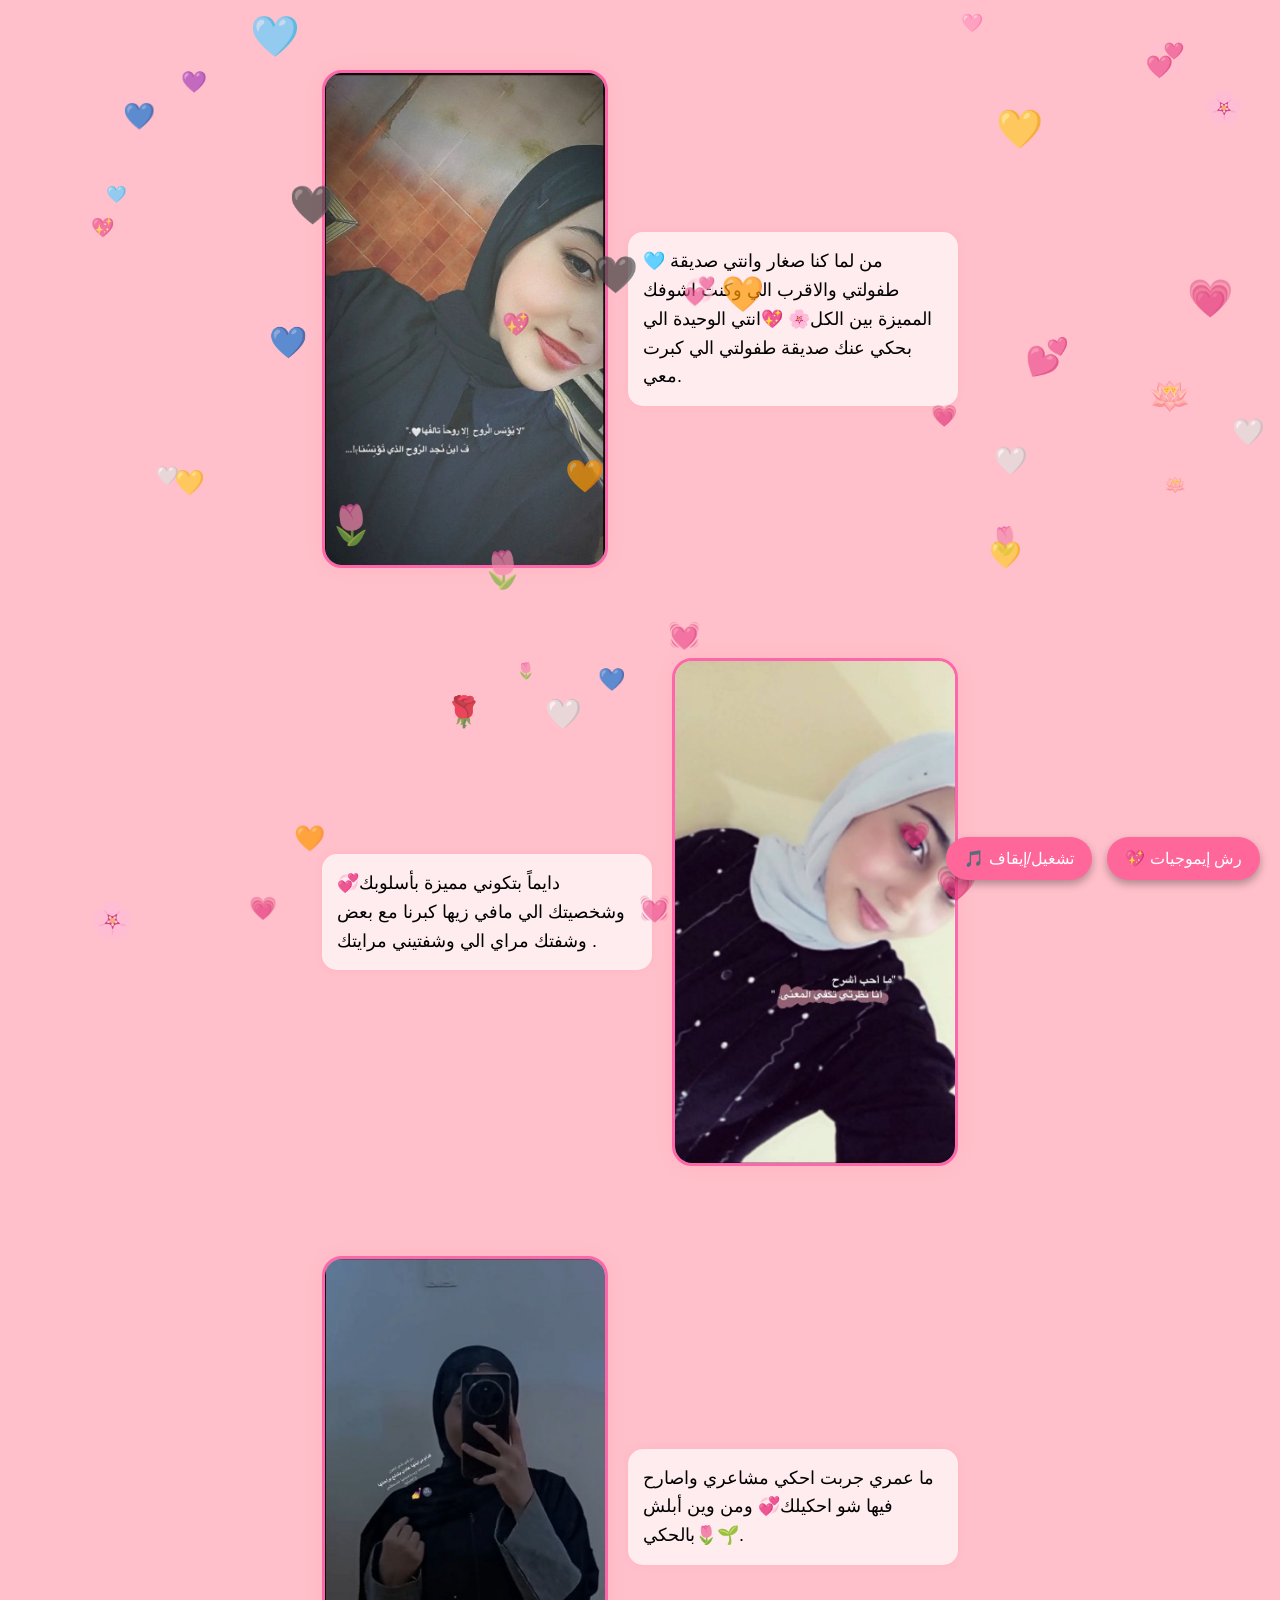
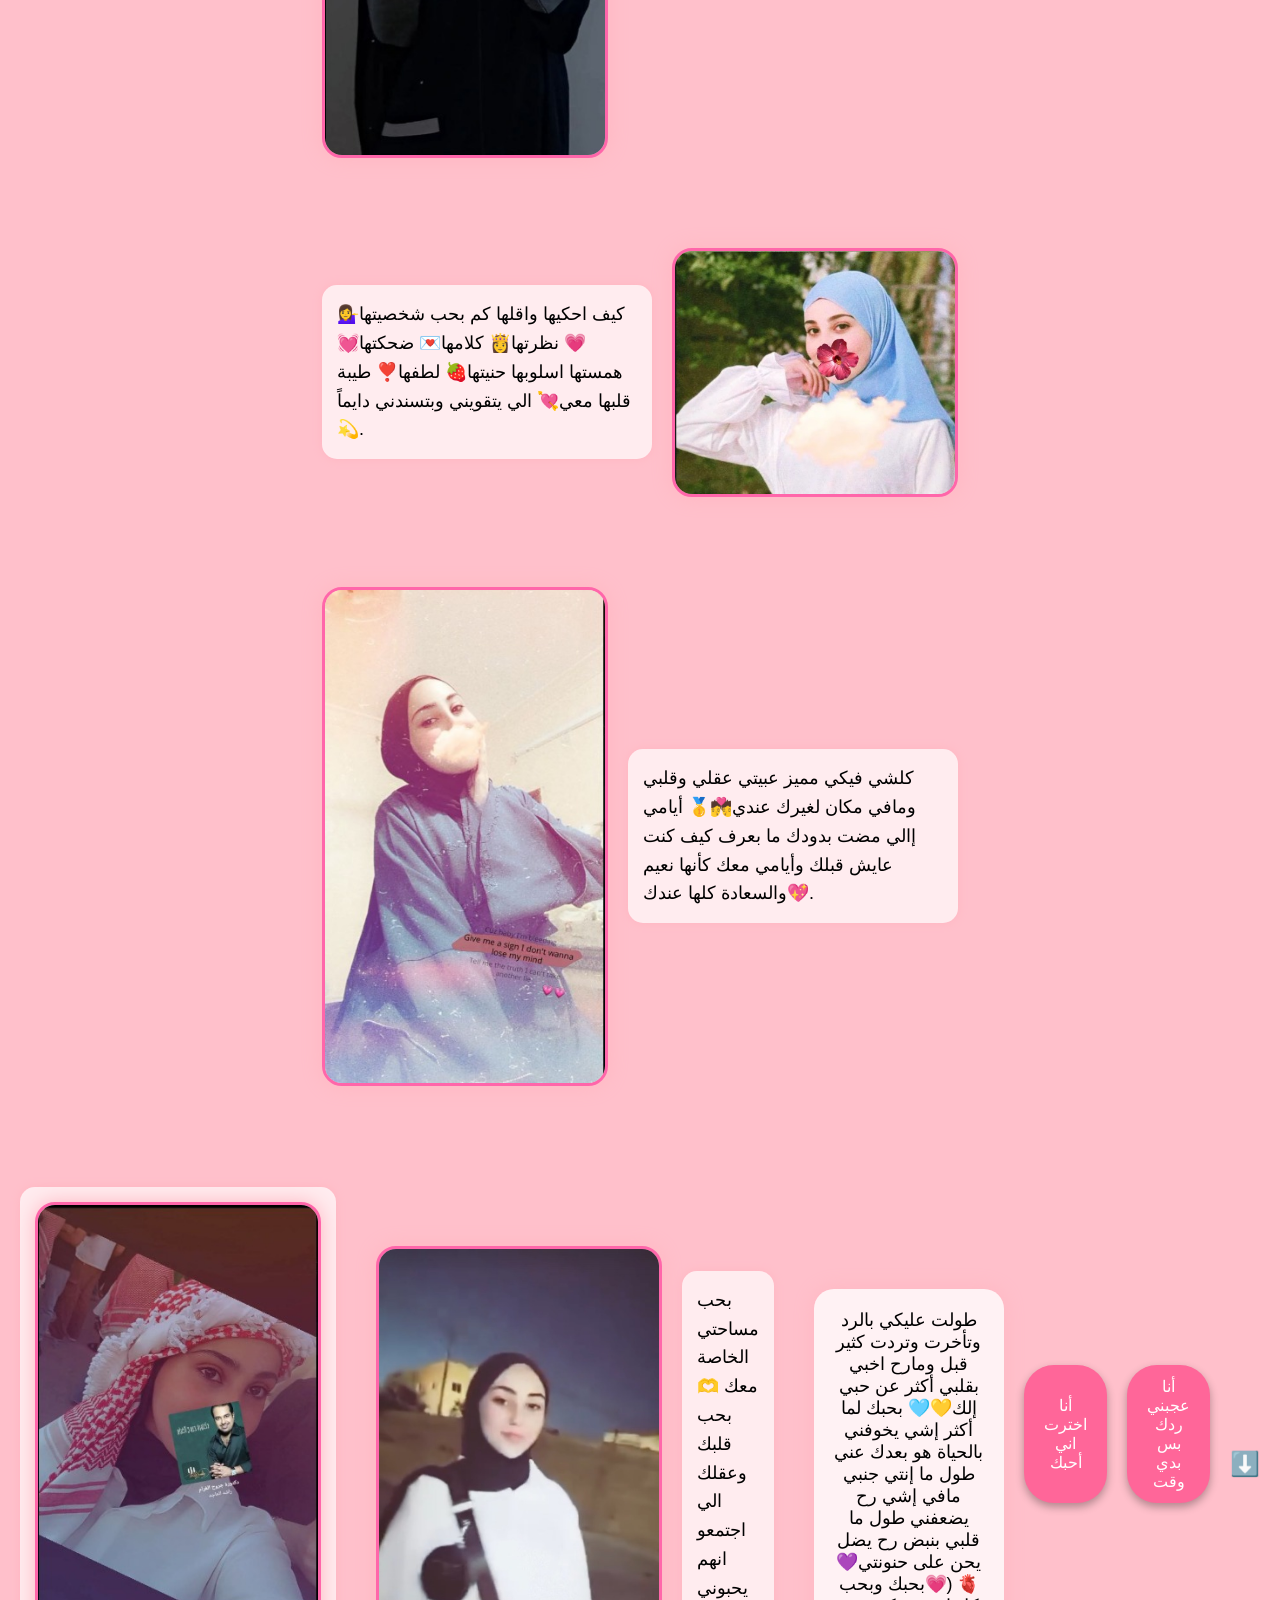
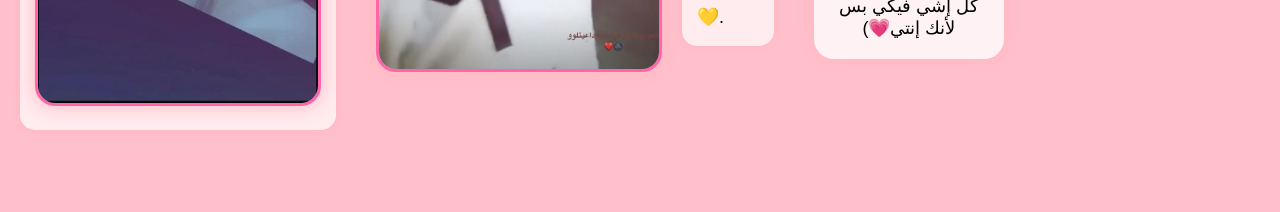
==== index.html @ c300c808 "Update index.html" ====
<!DOCTYPE html>
<html lang="ar">
<head>
<meta charset="UTF-8">
<title>💗🌸(أول هدية لأول وأخر حب بحياتي)🌸💗</title>
<style>
body {
  margin: 0;
  font-family: Arial, sans-serif;
  background-color: pink;
  overflow-x: hidden;
}

/* الخلفية المتحركة */
.background-item {
  position: absolute;
  opacity: 0.7;
  animation: float 8s linear infinite;
  pointer-events: none;
  font-size: 20px;
}
@keyframes float {
  0% { transform: translateY(-10%) scale(1); }
  50% { transform: translateY(50%) scale(1.2); }
  100% { transform: translateY(110%) scale(1); }
}

/* قسم الصور والنصوص */
.section {
  display: flex;
  align-items: center;
  justify-content: center;
  margin: 50px 0;
  padding: 20px;
  gap: 20px;
}
.section img {
  width: 280px;
  border-radius: 20px;
  box-shadow: 0 0 20px #ffb6c1;
  border: 3px solid #ff66aa;
}
.text {
  max-width: 300px;
  font-size: 18px;
  line-height: 1.6;
  background: rgba(255,255,255,0.7);
  padding: 15px;
  border-radius: 15px;
  box-shadow: 0 0 10px #ffb6c1;
}

/* البوكس الرئيسي */
.main-box {
  max-width: 600px;
  margin: 50px auto 20px auto;
  background: rgba(255,255,255,0.8);
  padding: 20px;
  border-radius: 20px;
  text-align: center;
  box-shadow: 0 0 20px #ffb6c1;
  font-size: 18px;
}

/* الأسهم */
.arrow {
  text-align: center;
  font-size: 24px;
  margin-top: 10px;
}

/* صندوق الرد */
.response-box {
  max-width: 600px;
  margin: 10px auto 50px auto;
  background: rgba(255,255,255,0.8);
  padding: 15px;
  border-radius: 15px;
  text-align: center;
  display: none;
  box-shadow: 0 0 15px #ffb6c1;
  font-size: 18px;
}

/* الكبستين */
.choice-buttons {
  display: flex;
  justify-content: center;
  gap: 20px;
  margin-bottom: 50px;
}
.choice-buttons button {
  padding: 12px 20px;
  font-size: 16px;
  border-radius: 30px;
  border: none;
  cursor: pointer;
  background-color: #ff6699;
  color: white;
  transition: transform 0.2s, background 0.3s;
  box-shadow: 0 4px 8px rgba(0,0,0,0.3);
}
.choice-buttons button:hover {
  background-color: #ff3366;
  transform: scale(1.1);
}

/* زر الأغنية وزر الإيموجيات */
.buttons {
  position: fixed;
  bottom: 20px;
  right: 20px;
  display: flex;
  gap: 15px;
  z-index: 1000;
}
.buttons button {
  padding: 12px 18px;
  border-radius: 30px;
  font-size: 16px;
  cursor: pointer;
  box-shadow: 0 4px 8px rgba(0,0,0,0.3);
  background: #ff6699;
  color: white;
  border: none;
  transition: transform 0.2s, background 0.3s;
}
.buttons button:hover { transform: scale(1.1); background: #ff3366; }

/* إيموجيات الرش */
.emoji {
  position: absolute;
  font-size: 30px;
  opacity: 0;
  animation: fly 3s forwards;
}
@keyframes fly {
  0% { transform: scale(0.5); opacity: 1; }
  100% { transform: translateY(-150px) scale(1.5); opacity: 0; }
}
</style>
</head>
<body>

<!-- 7 صور مع نصوص -->
<div class="section">
  <img src="images/ph1.jpg" alt="صورة">
  <div class="text">🩵 من لما كنا صغار وانتي صديقة طفولتي والاقرب الي
    وكنت اشوفك المميزة بين الكل🌸
    💖انتي الوحيدة الي بحكي عنك صديقة طفولتي الي كبرت معي.</div>
</div>
<div class="section">
  <div class="text">💞دايماً بتكوني مميزة بأسلوبك وشخصيتك الي مافي زيها
    كبرنا مع بعض وشفتك مراي الي وشفتيني مرايتك .</div>
  <img src="images/ph2.jpg" alt="صورة">
</div>
<div class="section">
  <img src="images/ph3.jpg" alt="صورة">
  <div class="text">ما عمري جربت احكي مشاعري واصارح فيها شو احكيلك💞 
    ومن وين أبلش بالحكي🌷🌱.</div>
</div>
<div class="section">
  <div class="text">💁‍♀️كيف احكيها واقلها كم بحب شخصيتها💗 نظرتها👸 كلامها💌 ضحكتها💓 همستها
    اسلوبها حنيتها🍓 لطفها❣️ طيبة قلبها معي💘 الي يتقويني وبتسندني دايماً💫.</div>
  <img src="images/ph4.jpg" alt="صورة">
</div>
<div class="section">
  <img src="images/ph5.jpg" alt="صورة">
  <div class="text">كلشي فيكي مميز عبيتي عقلي وقلبي ومافي مكان لغيرك عندي💏🥇
    أيامي إالي مضت بدودك ما بعرف كيف كنت عايش قبلك
    وأيامي معك كأنها نعيم والسعادة كلها عندك💖.</div>
</div>
<div class="section">
  <div class="text"بحبك وبحب كل اشي فيكي🩵
    بس لأنك إنتي🩵.</div>
  <img src="images/ph6.jpg" alt="صورة">
</div>
<div class="section">
  <img src="images/ph7.jpg" alt="صورة">
  <div class="text">بحب مساحتي الخاصة معك 🫶
    بحب قلبك وعقلك الي اجتمعو انهم يحبوني💛.</div>
</div>

<!-- البوكس -->
<div class="main-box">طولت عليكي بالرد وتأخرت وتردت كثير قبل ومارح اخبي بقلبي أكثر عن حبي إلك💛🩵
بحبك لما أكثر إشي يخوفني بالحياة هو بعدك عني
طول ما إنتي جنبي مافي إشي رح يضعفني 
طول ما قلبي بنبض رح يضل يحن على حنونتي💜🫀
(💗بحبك وبحب كل إشي فيكي بس لأنك إنتي💗)</div>

<!-- الكبستين -->
<div class="choice-buttons">
  <button id="btn1">أنا اخترت اني أحبك</button>
  <button id="btn2">أنا عجبني ردك بس بدي وقت</button>
</div>

<!-- السهم -->
<div class="arrow" id="arrow">⬇️</div>

<!-- صندوق الرد -->
<div class="response-box" id="response"></div>

<!-- زر الأغنية وزر الإيموجيات -->
<div class="buttons">
  <button id="musicBtn">🎵 تشغيل/إيقاف</button>
  <button id="emojiBtn">💖 رش إيموجيات</button>
</div>

<audio id="song" src="Somewhere Only We Know.mp3"></audio>

<script>
// الخلفية العشوائية (قلوب + ورود)
const bgEmojis = ["🩵","💙","🩷","💛","💖","💕","🤍","🖤","🌷","🌹","🪷","🌸","💗","💓","💞","🧡","💚","💜"];
for (let i = 0; i < 40; i++) {
  const el = document.createElement('div');
  el.className = "background-item";
  el.textContent = bgEmojis[Math.floor(Math.random() * bgEmojis.length)];
  el.style.left = Math.random() * 100 + "vw";
  el.style.top = Math.random() * 100 + "vh";
  el.style.fontSize = 15 + Math.random()*25 + "px";
  el.style.animationDuration = (6 + Math.random()*6) + "s";
  document.body.appendChild(el);
}

// زر الأغنية
const musicBtn = document.getElementById("musicBtn");
const song = document.getElementById("song");
musicBtn.addEventListener("click", () => {
  if(song.paused){
    song.play();
    musicBtn.classList.add("playing");
  } else {
    song.pause();
    musicBtn.classList.remove("playing");
  }
});

// زر رش الإيموجيات
const emojiBtn = document.getElementById("emojiBtn");
const emojis = ["🩵","💙","🩷","💛","💖","💕","🤍","🖤","🌷","🌹","🪷","🌸","💗","💓","💞","🧡","💚","💙","💜"];
emojiBtn.addEventListener("click", () => {
  for(let i=0; i<50; i++){
    const emoji = document.createElement("div");
    emoji.className = "emoji";
    emoji.textContent = emojis[Math.floor(Math.random()*emojis.length)];
    emoji.style.left = Math.random() * window.innerWidth + "px";
    emoji.style.top = Math.random() * window.innerHeight + "px";
    document.body.appendChild(emoji);
    setTimeout(() => emoji.remove(), 3000);
  }
});

// الكبستين والرد
const btn1 = document.getElementById("btn1");
const btn2 = document.getElementById("btn2");
const responseBox = document.getElementById("response");
const arrow = document.getElementById("arrow");

btn1.addEventListener("click", () => {
  responseBox.textContent = "وأنا بحبك يا كل حياتي";
  responseBox.style.display = "block";
  btn2.style.display = "none";
  arrow.style.display = "block";
});
btn2.addEventListener("click", () => {
  responseBox.textContent = "وقت ما بدك رح اكون موجود واسمع الي بقلبك";
  responseBox.style.display = "block";
  btn1.style.display = "none";
  arrow.style.display = "block";
});
</script>
</body>
</html>
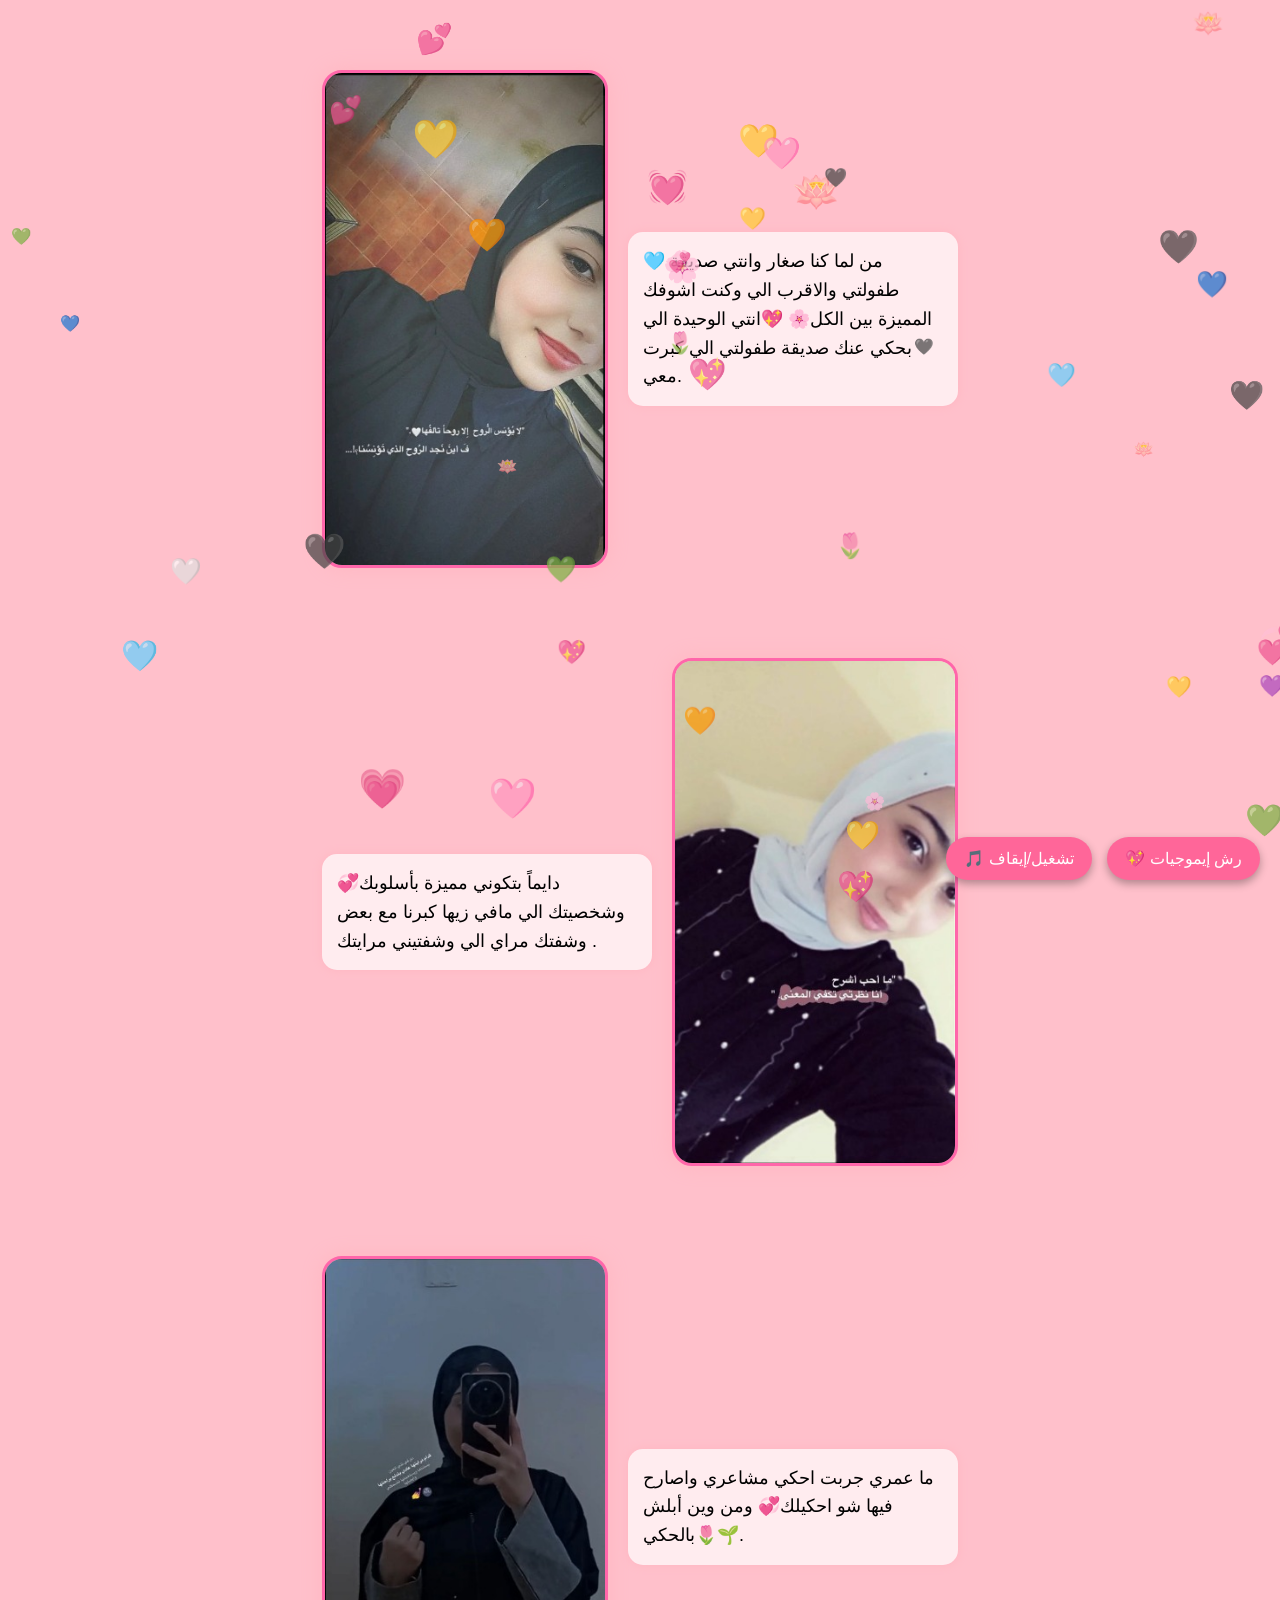
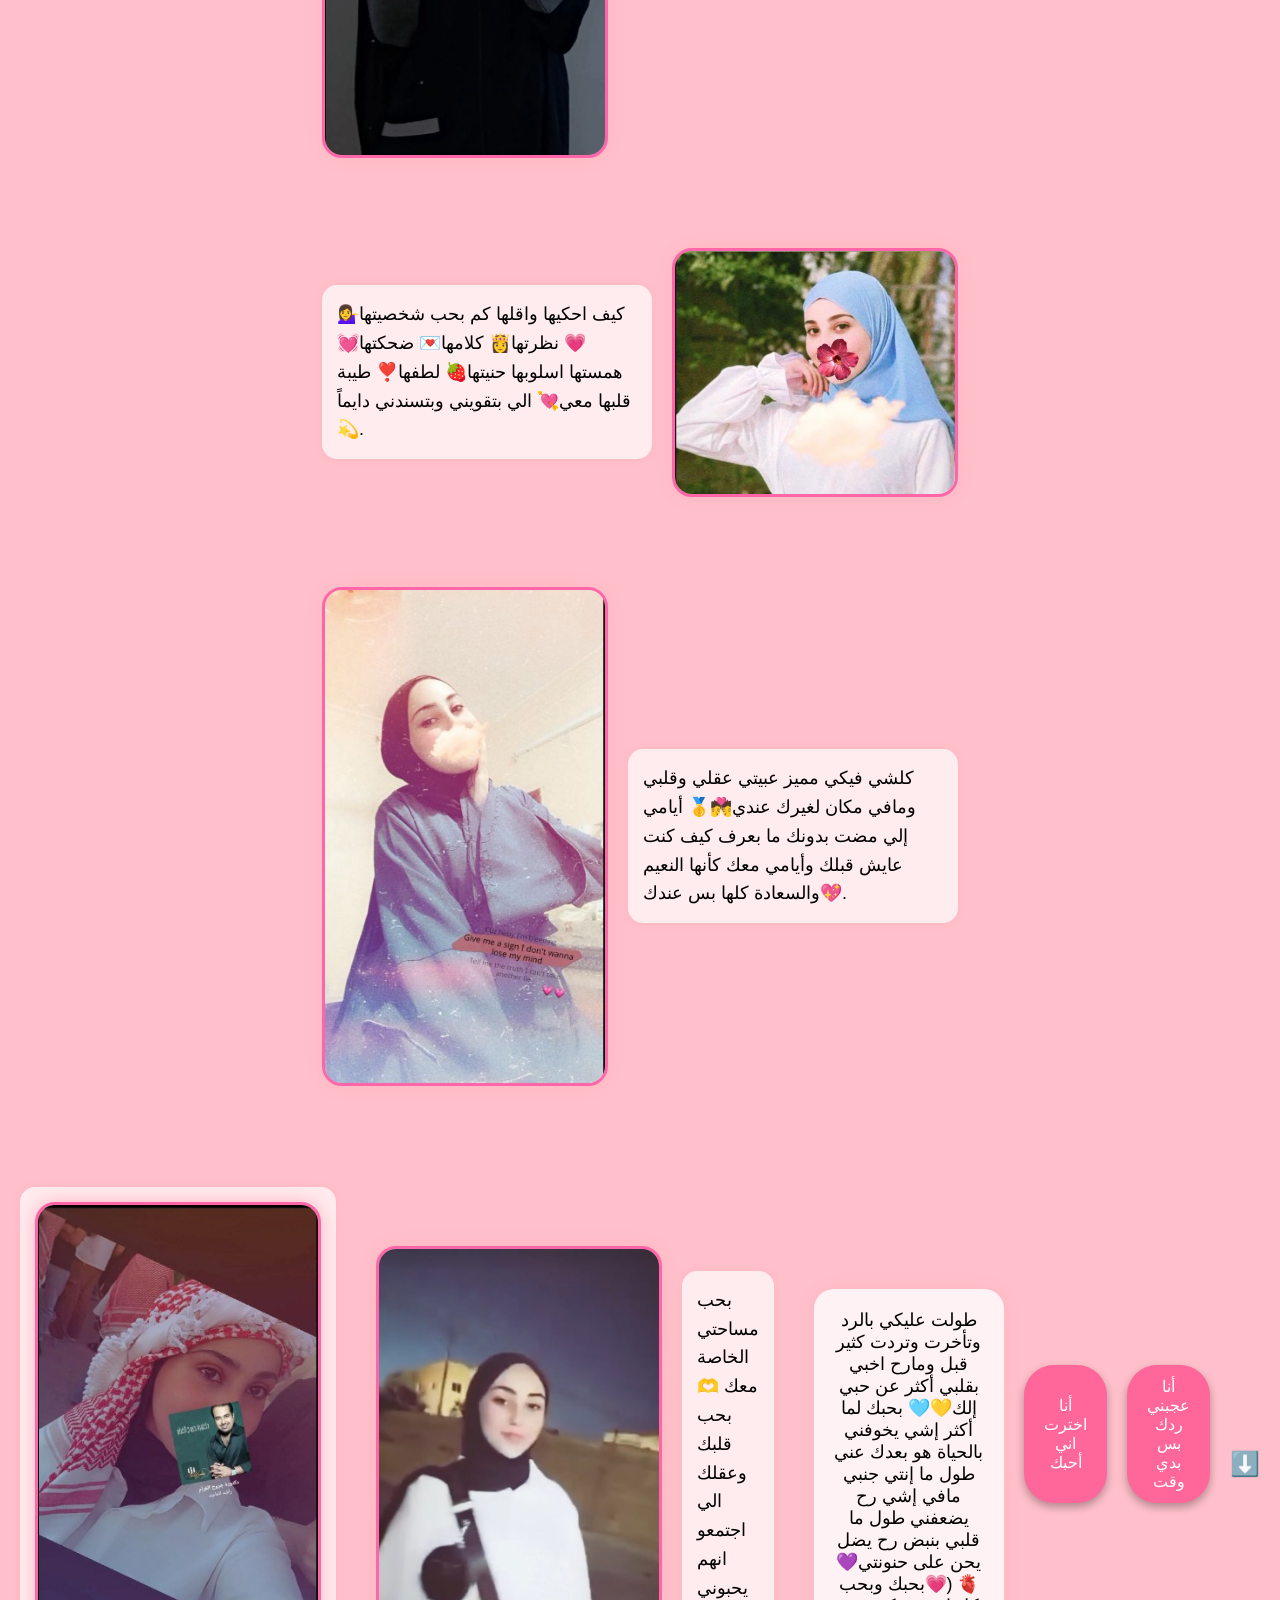
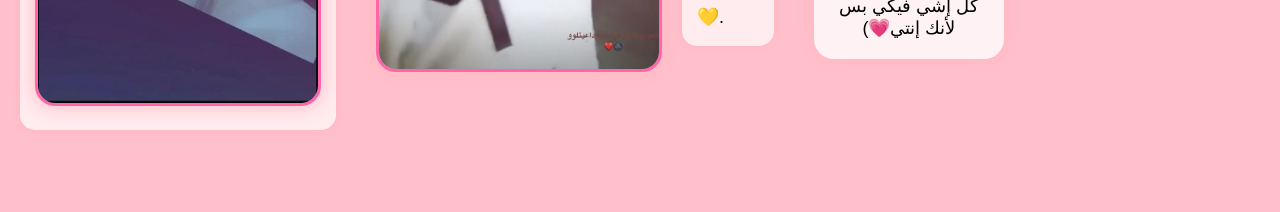
==== commit cc7021fe: "Update index.html" ====
--- a/index.html
+++ b/index.html
@@ -52,7 +52,7 @@
 
 /* البوكس الرئيسي */
 .main-box {
-  max-width: 600px;
+ display: flex;
   margin: 50px auto 20px auto;
   background: rgba(255,255,255,0.8);
   padding: 20px;
@@ -161,14 +161,14 @@
 </div>
 <div class="section">
   <div class="text">💁‍♀️كيف احكيها واقلها كم بحب شخصيتها💗 نظرتها👸 كلامها💌 ضحكتها💓 همستها
-    اسلوبها حنيتها🍓 لطفها❣️ طيبة قلبها معي💘 الي يتقويني وبتسندني دايماً💫.</div>
+    اسلوبها حنيتها🍓 لطفها❣️ طيبة قلبها معي💘 الي بتقويني وبتسندني دايماً💫.</div>
   <img src="images/ph4.jpg" alt="صورة">
 </div>
 <div class="section">
   <img src="images/ph5.jpg" alt="صورة">
   <div class="text">كلشي فيكي مميز عبيتي عقلي وقلبي ومافي مكان لغيرك عندي💏🥇
-    أيامي إالي مضت بدودك ما بعرف كيف كنت عايش قبلك
-    وأيامي معك كأنها نعيم والسعادة كلها عندك💖.</div>
+    أيامي إلي مضت بدونك ما بعرف كيف كنت عايش قبلك
+    وأيامي معك كأنها النعيم والسعادة كلها بس عندك💖.</div>
 </div>
 <div class="section">
   <div class="text"بحبك وبحب كل اشي فيكي🩵
@@ -272,3 +272,4 @@
 </body>
 </html>
 
+
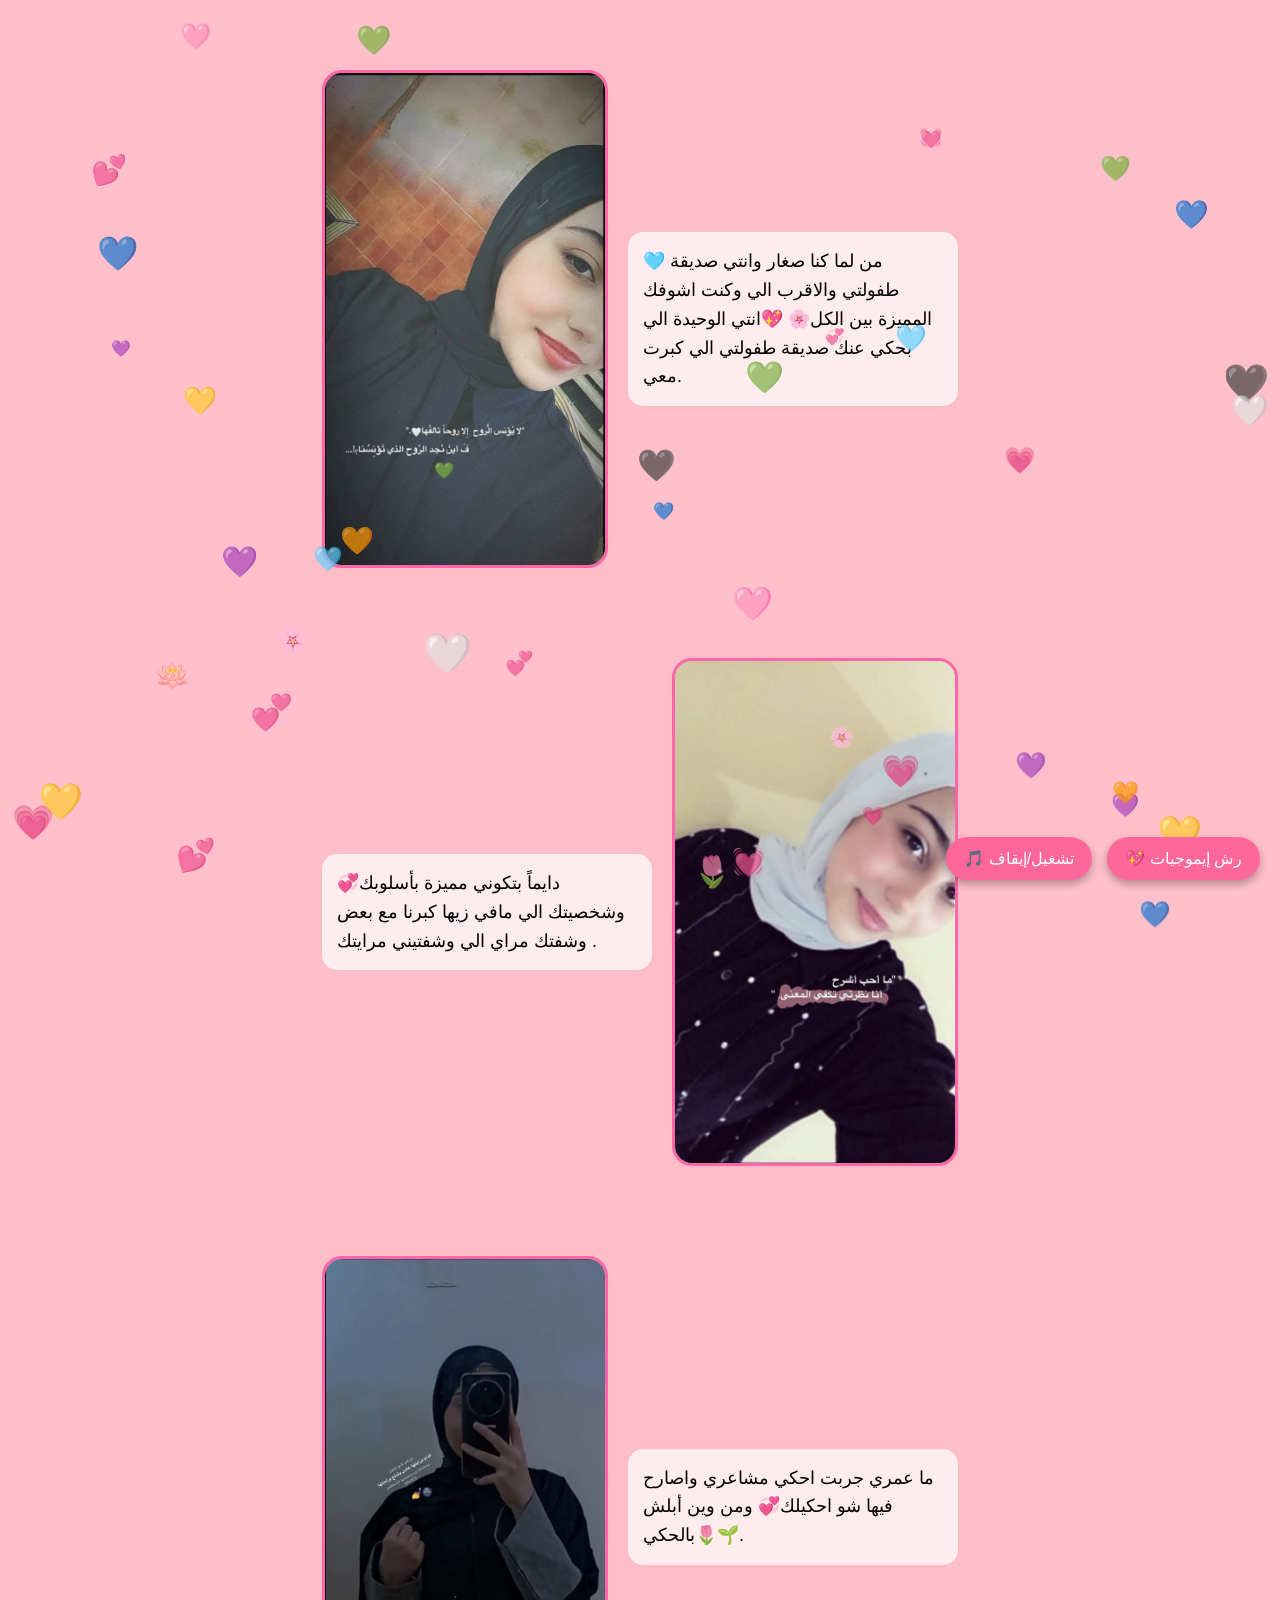
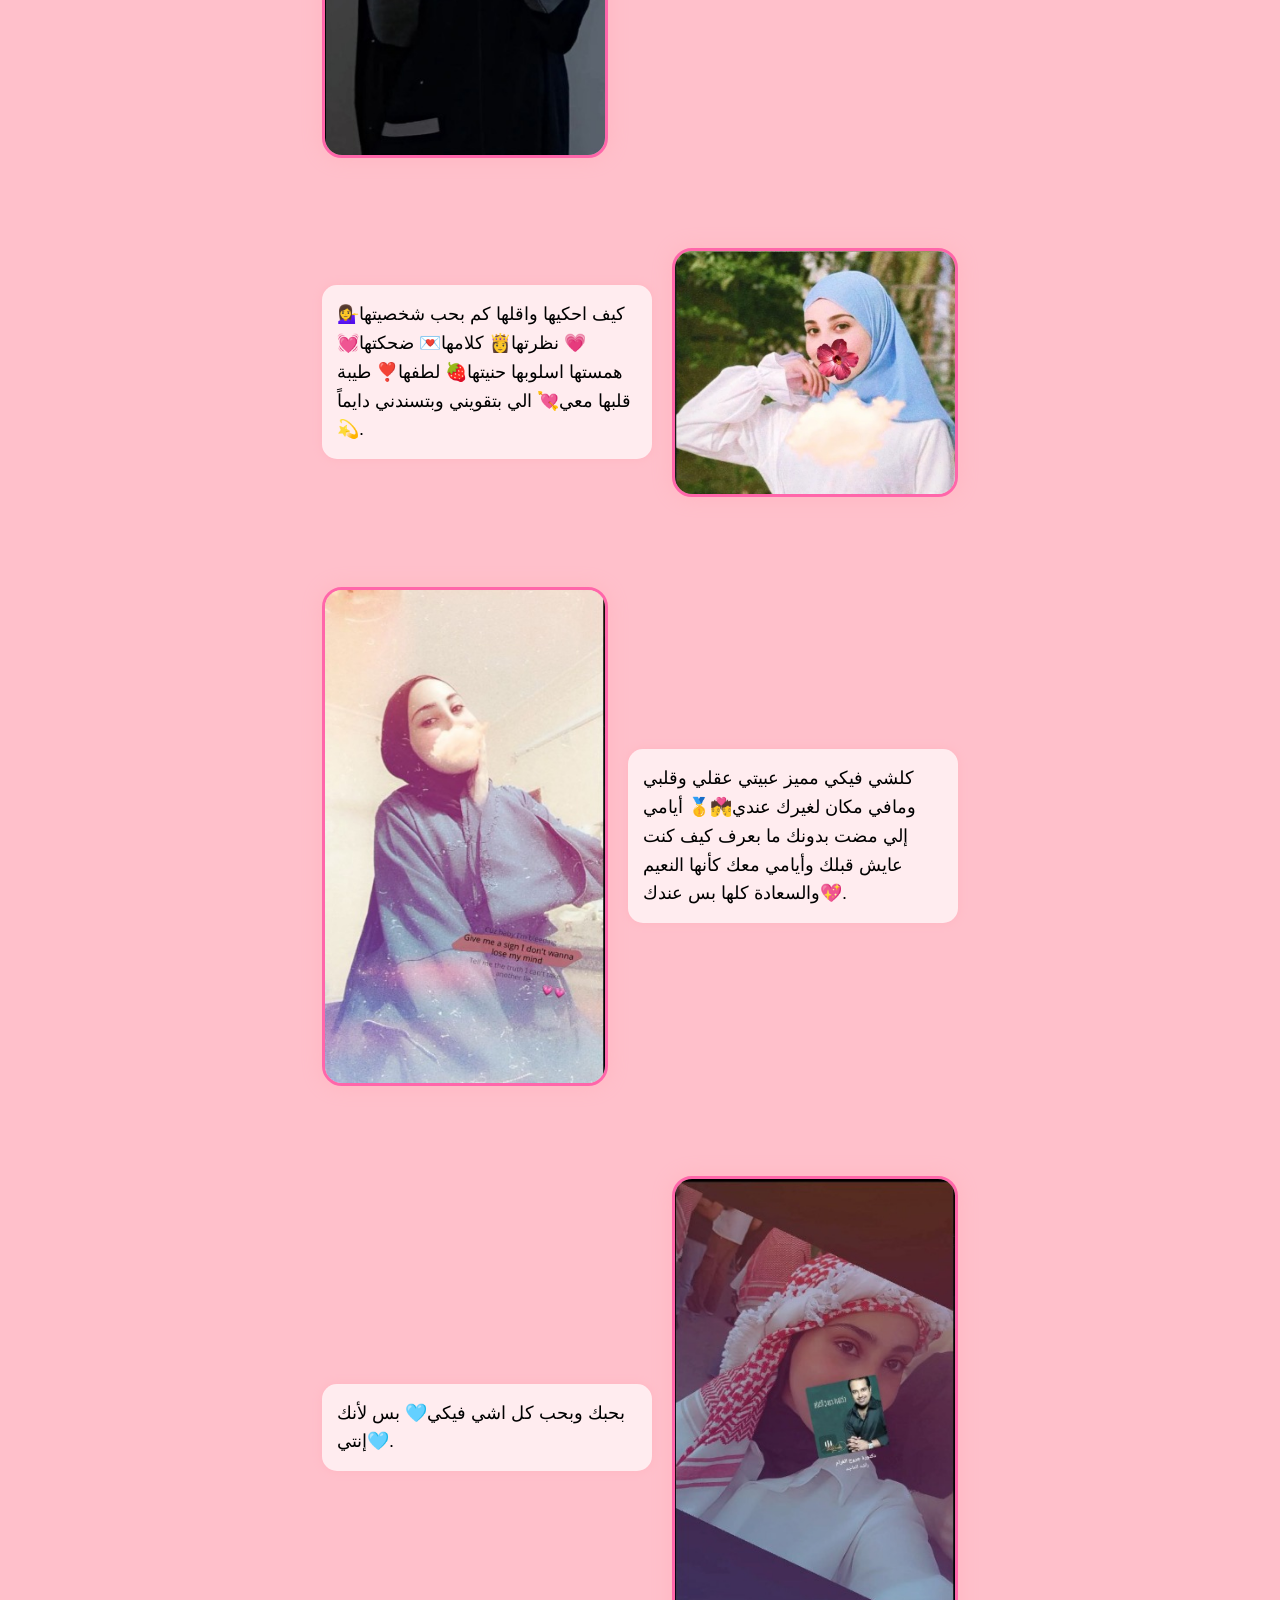
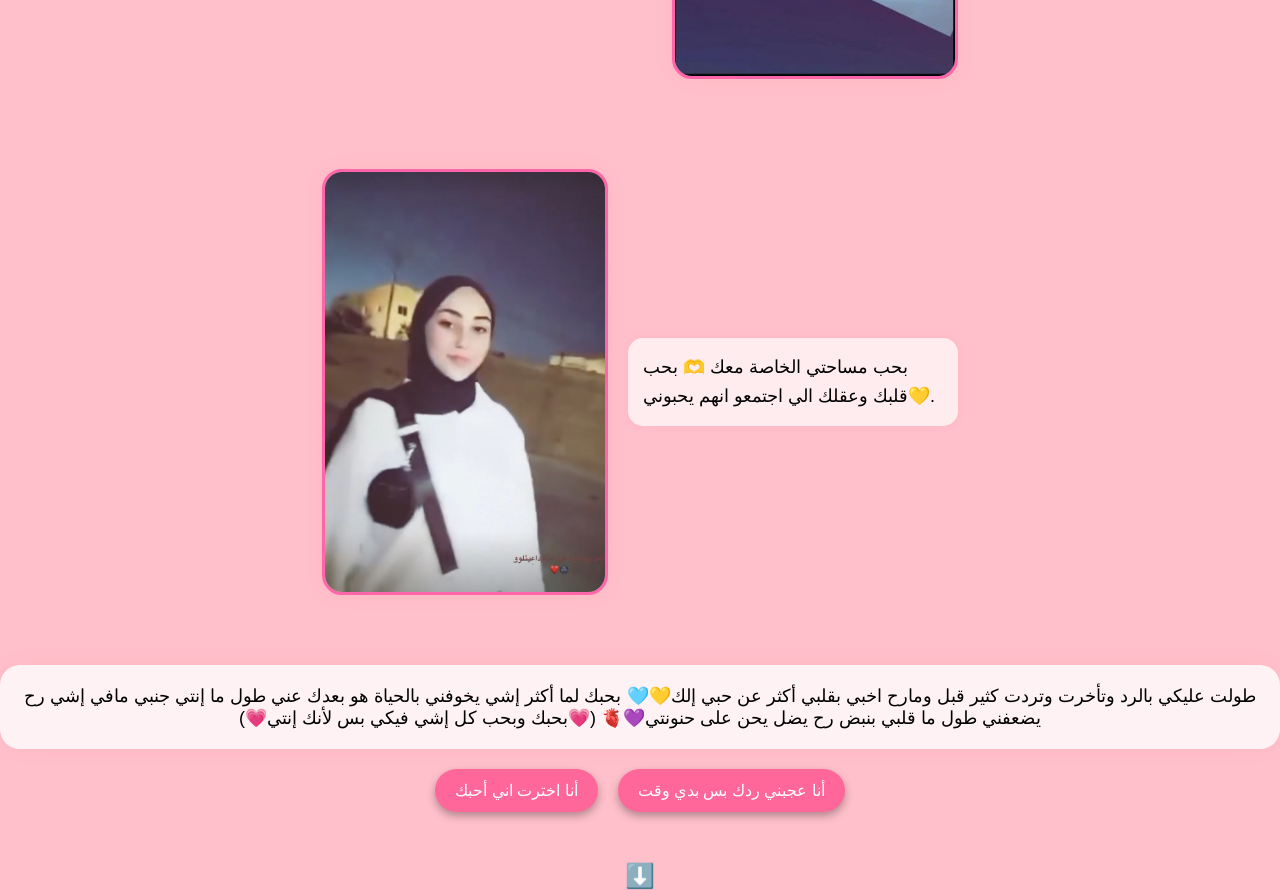
==== commit a60e5e6c: "Update index.html" ====
--- a/index.html
+++ b/index.html
@@ -171,7 +171,7 @@
     وأيامي معك كأنها النعيم والسعادة كلها بس عندك💖.</div>
 </div>
 <div class="section">
-  <div class="text"بحبك وبحب كل اشي فيكي🩵
+  <div class="text"> بحبك وبحب كل اشي فيكي🩵
     بس لأنك إنتي🩵.</div>
   <img src="images/ph6.jpg" alt="صورة">
 </div>
@@ -273,3 +273,4 @@
 </html>
 
 
+
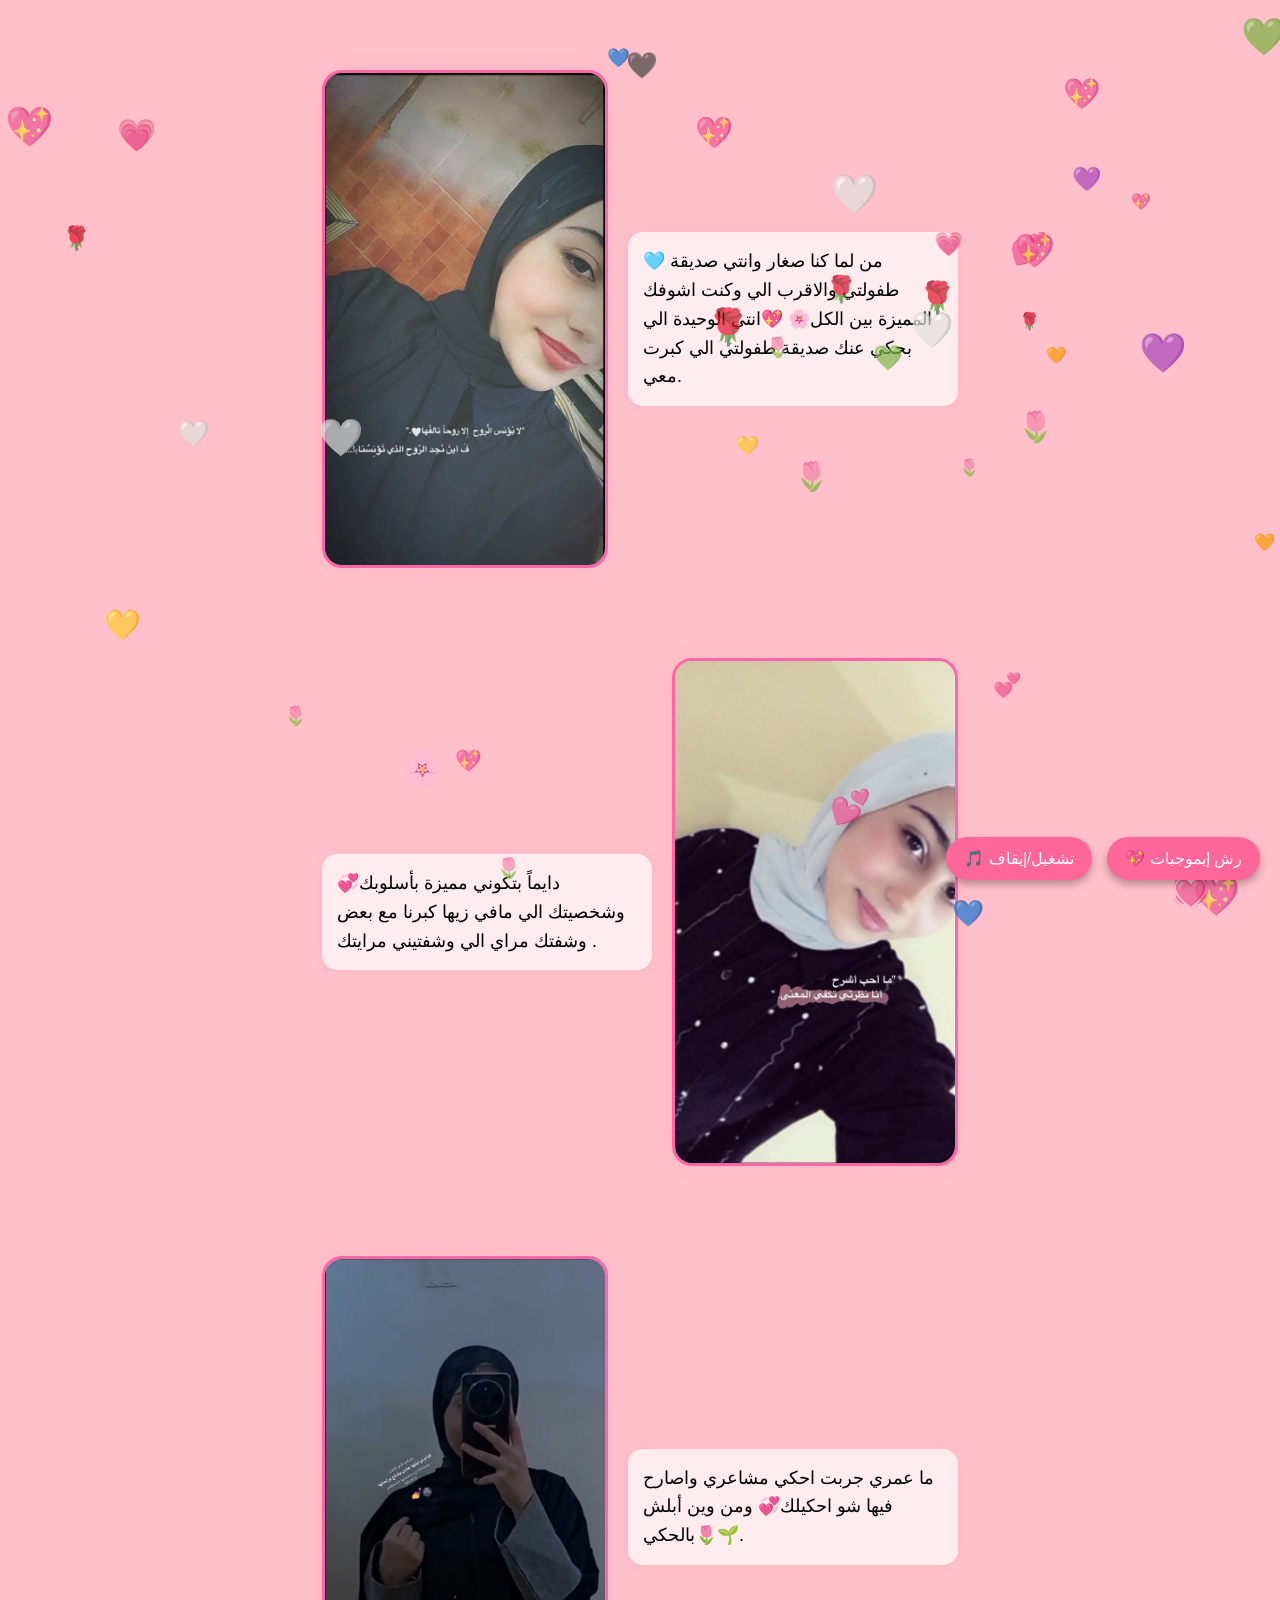
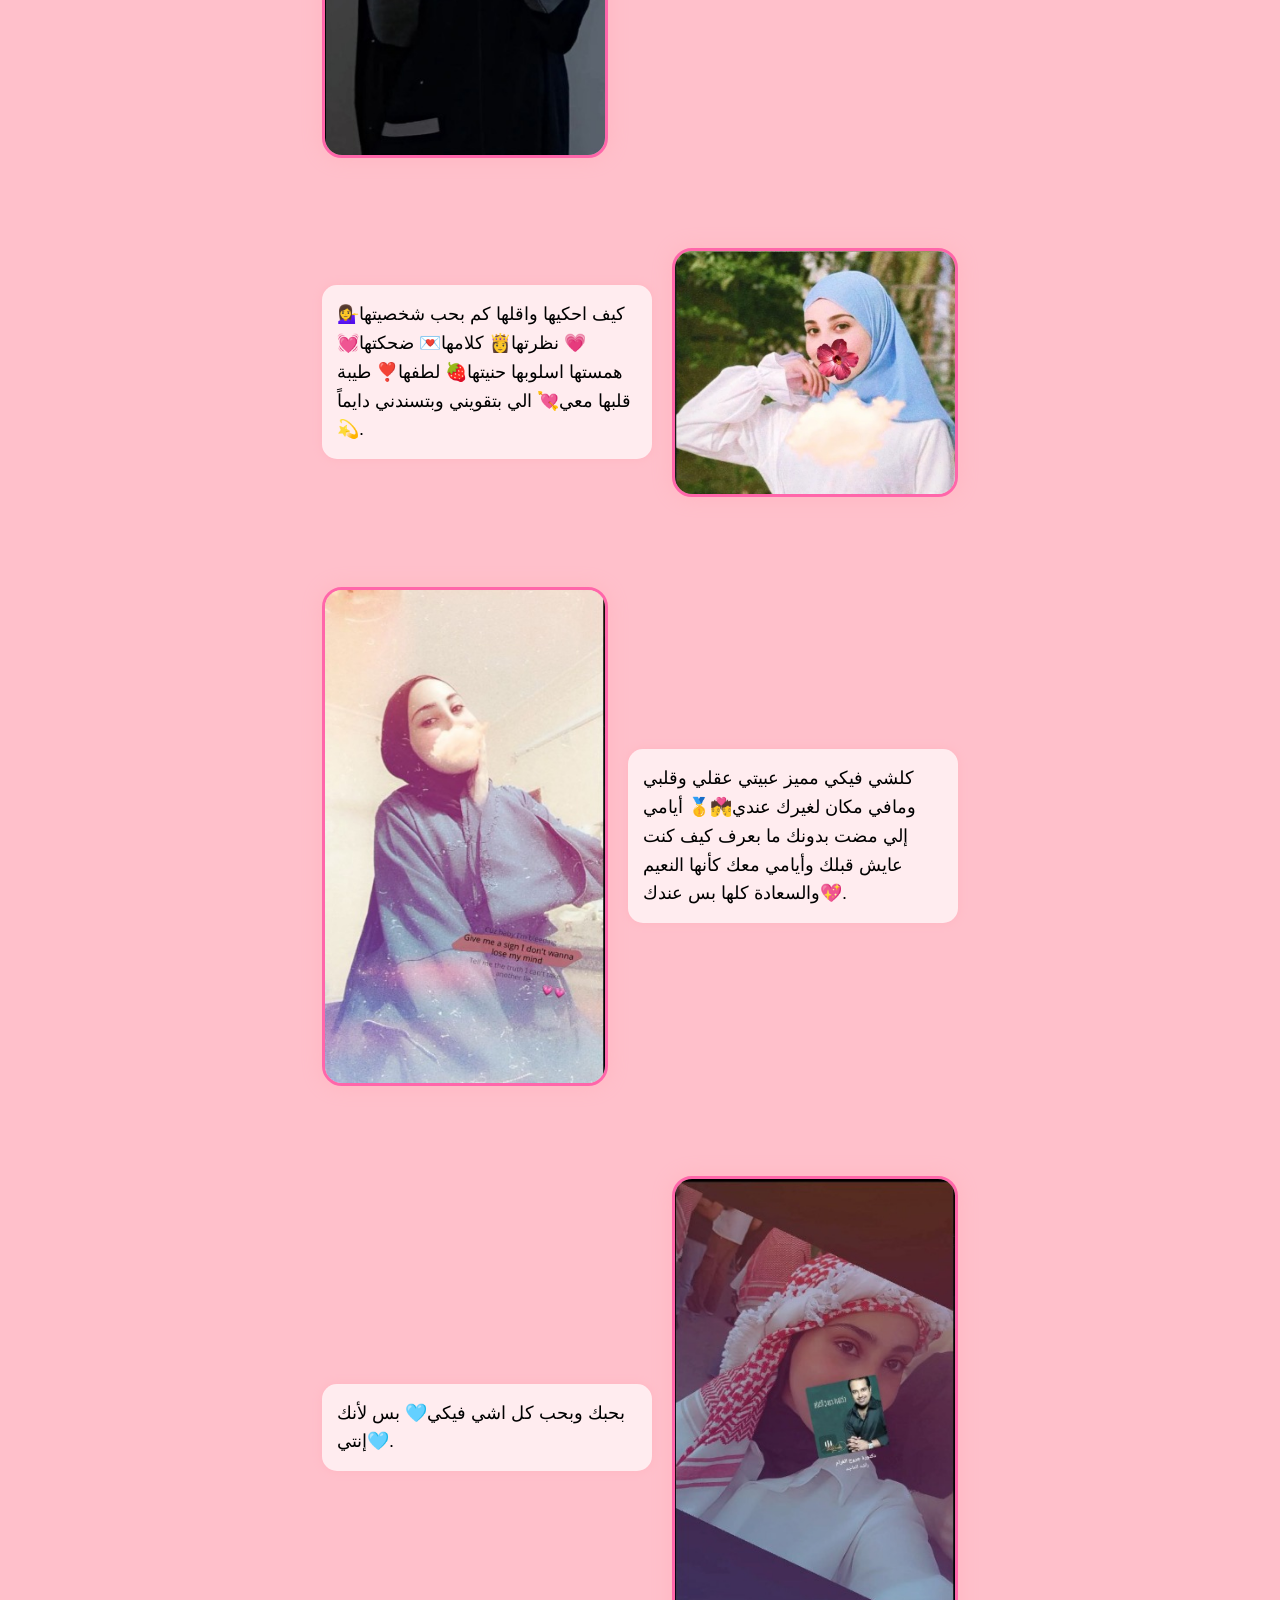
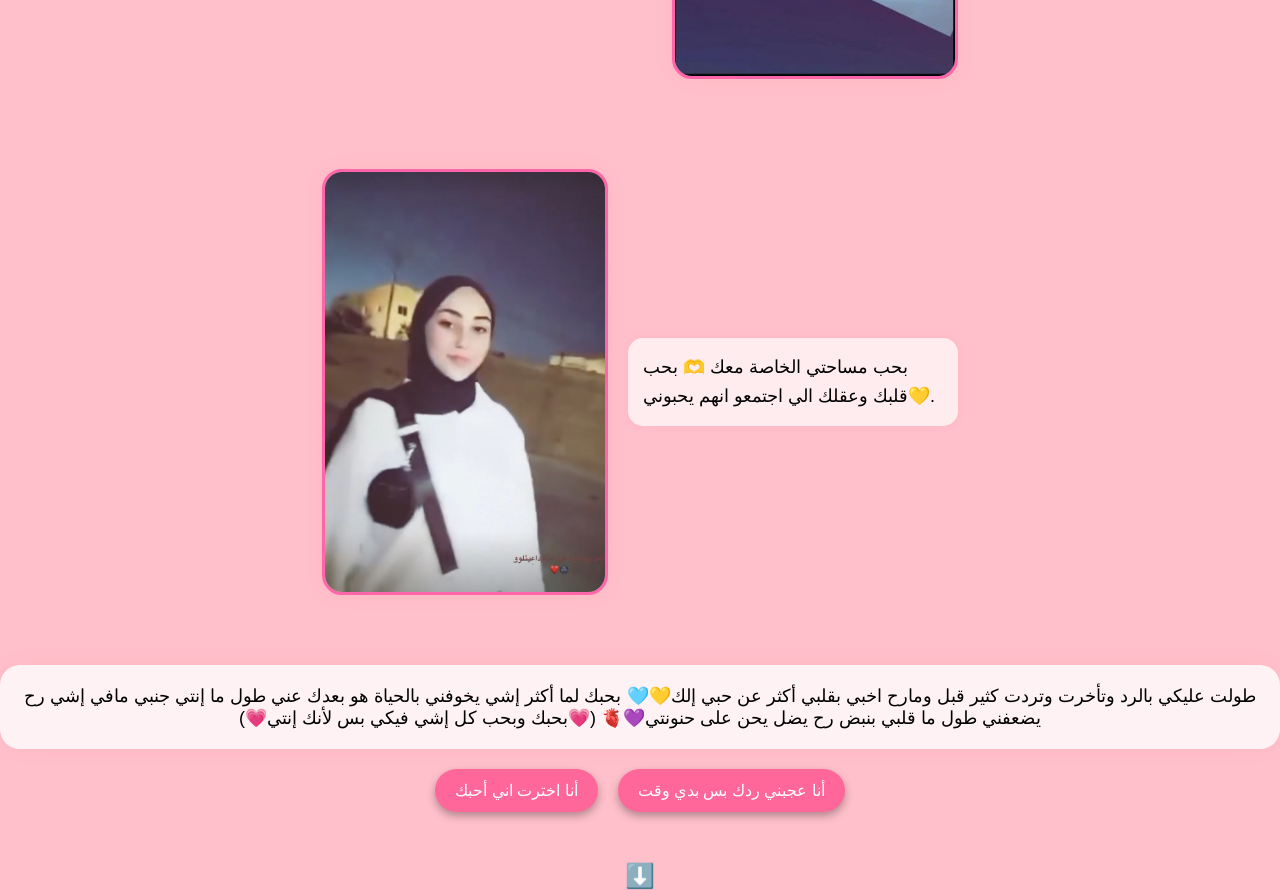
==== commit 1beafe64: "Update index.html" ====
--- a/index.html
+++ b/index.html
@@ -257,13 +257,13 @@
 const arrow = document.getElementById("arrow");
 
 btn1.addEventListener("click", () => {
-  responseBox.textContent = "وأنا بحبك يا كل حياتي";
+  responseBox.textContent = "🌷🌹🪷🌸💗💓💞🩷وأنا بحبك يا كل حياتي🧡💛💚💙🩵💜";
   responseBox.style.display = "block";
   btn2.style.display = "none";
   arrow.style.display = "block";
 });
 btn2.addEventListener("click", () => {
-  responseBox.textContent = "وقت ما بدك رح اكون موجود واسمع الي بقلبك";
+  responseBox.textContent = "💓💞وقت ما بدك رح اكون موجود واسمع الي بقلبك💛🩵";
   responseBox.style.display = "block";
   btn1.style.display = "none";
   arrow.style.display = "block";
@@ -274,3 +274,4 @@
 
 
 
+
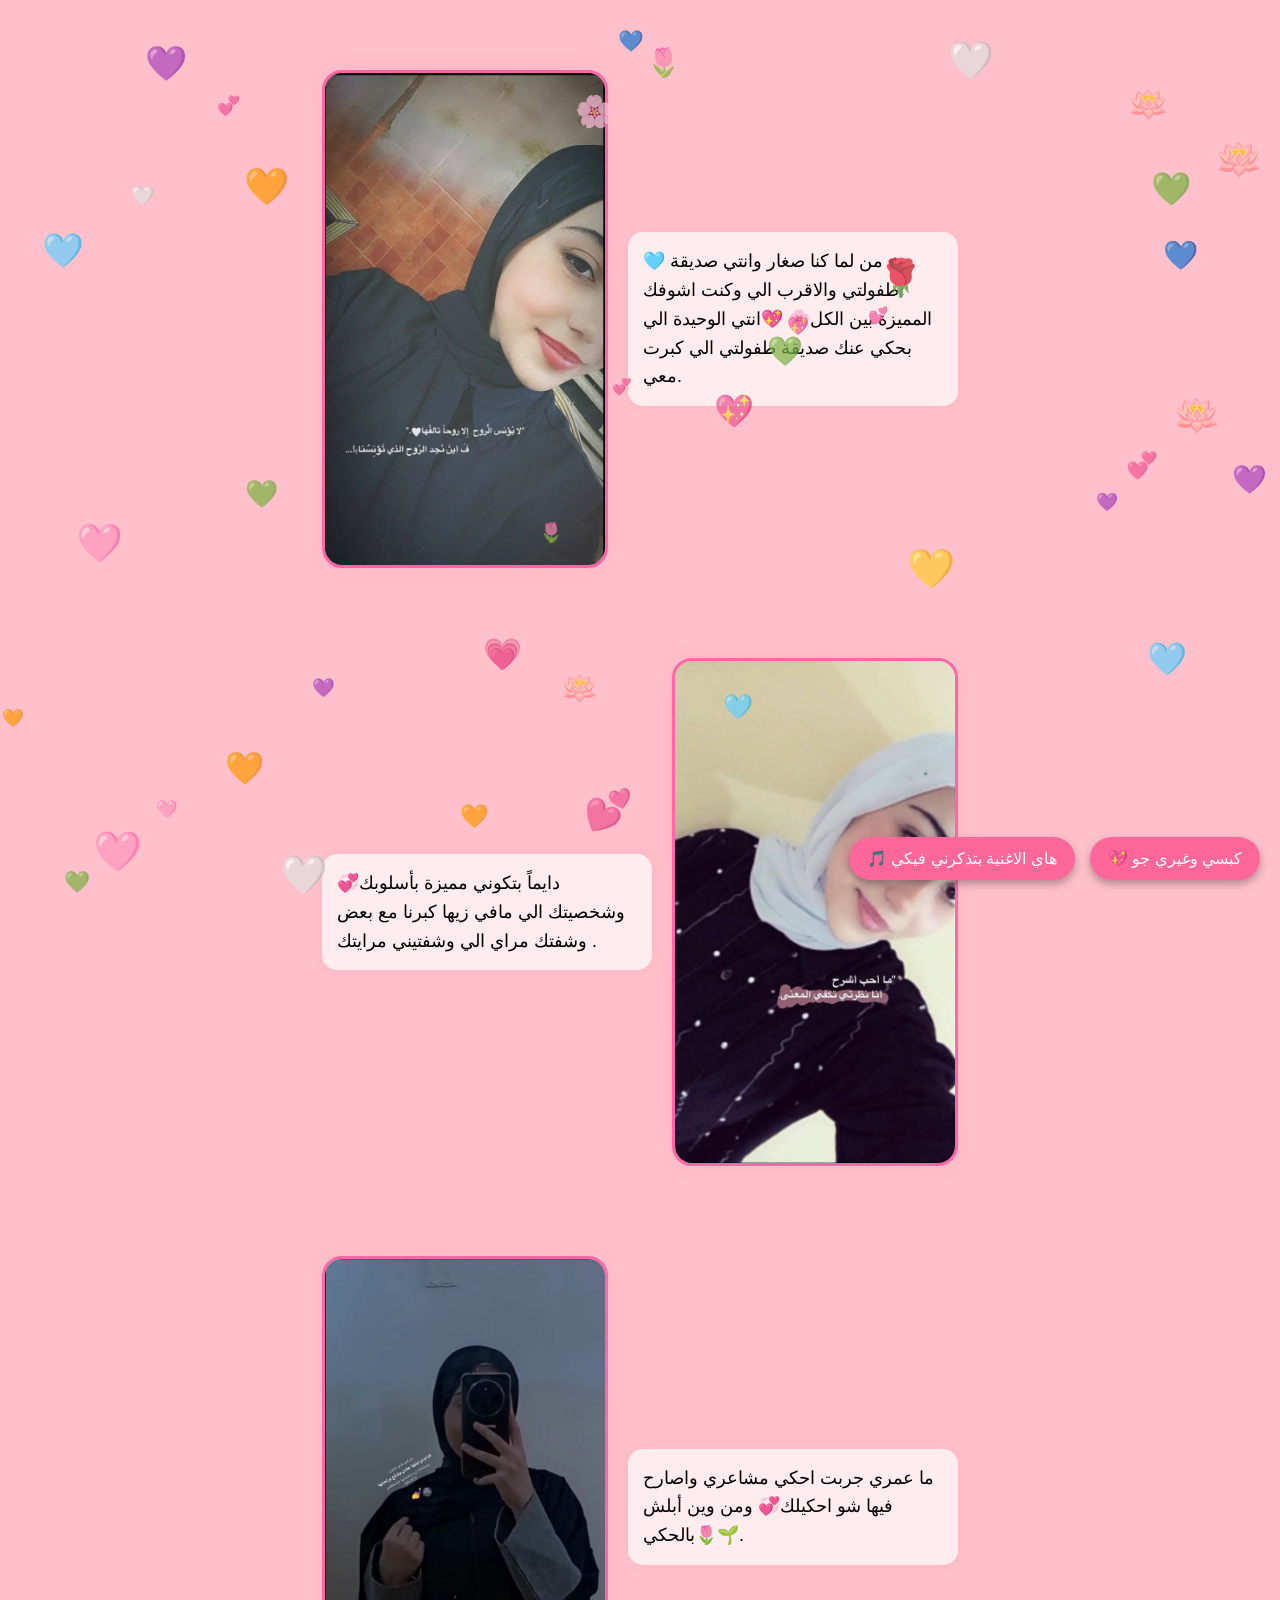
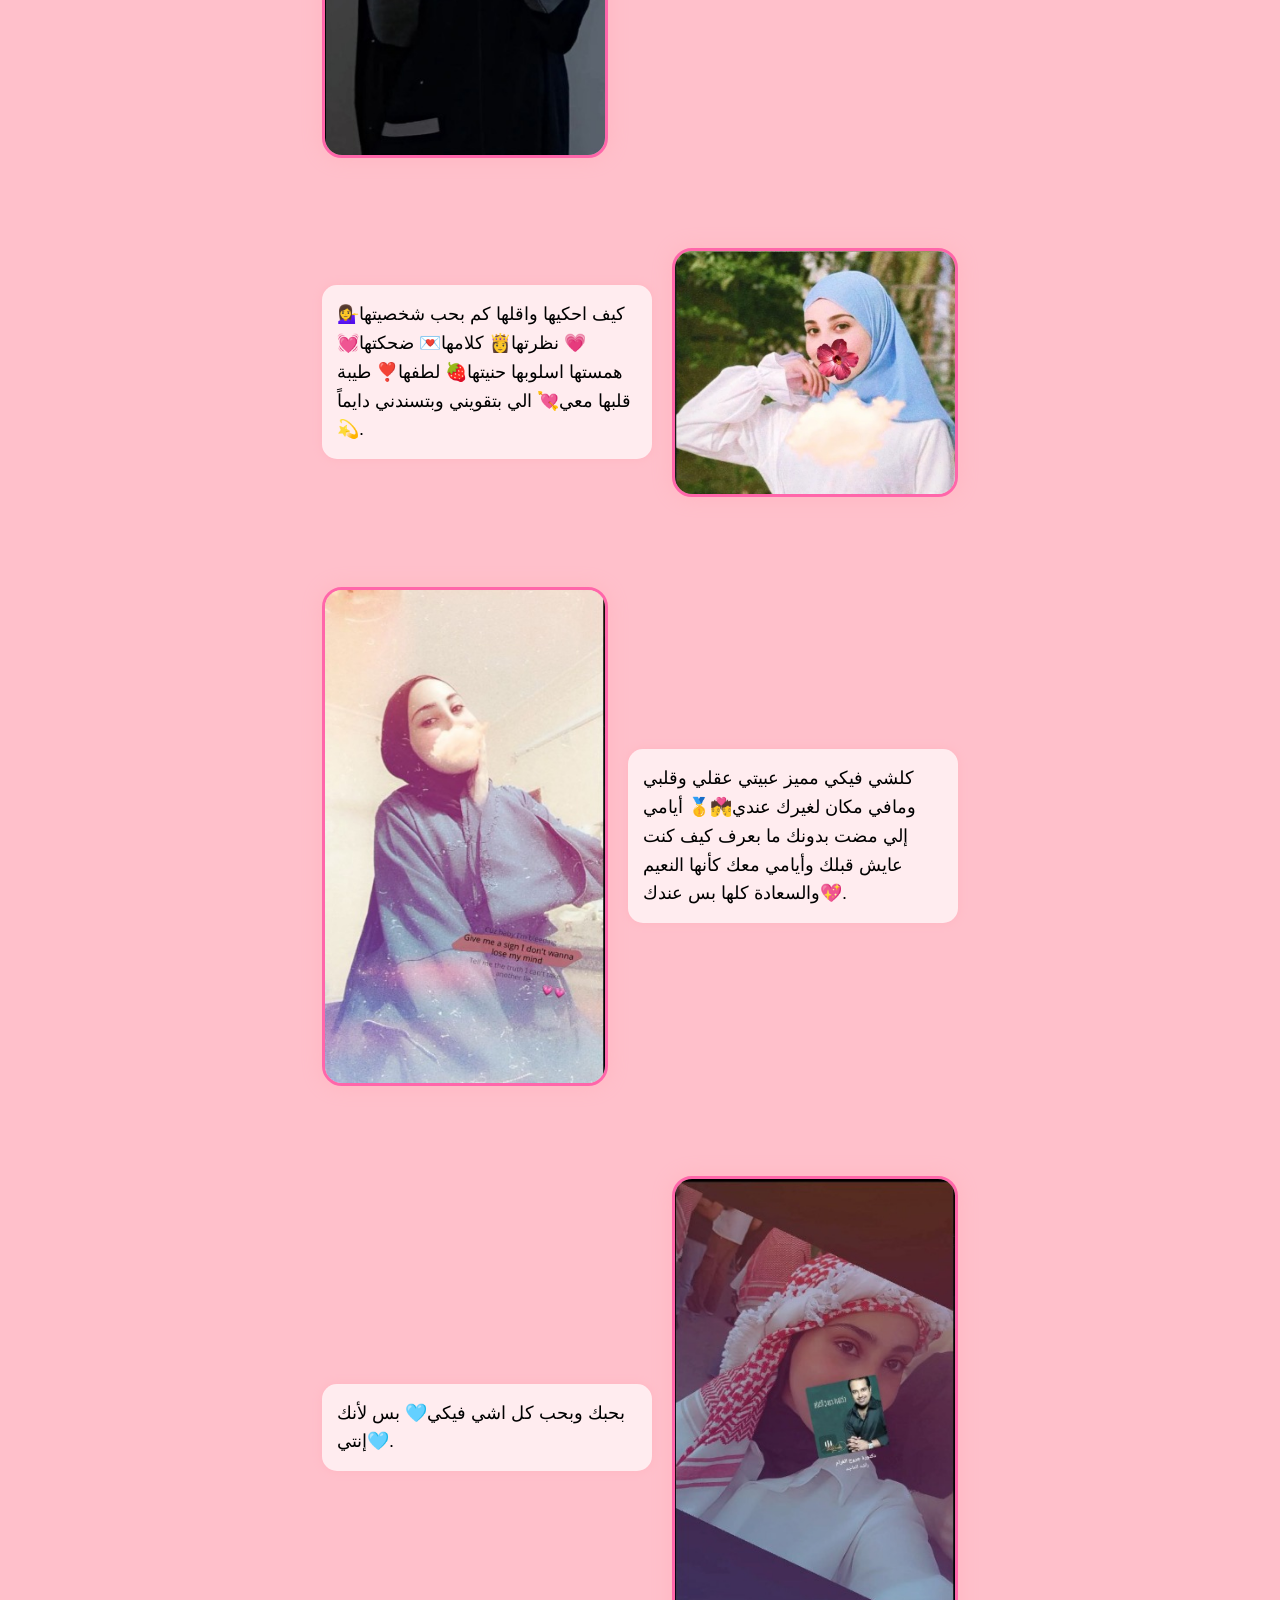
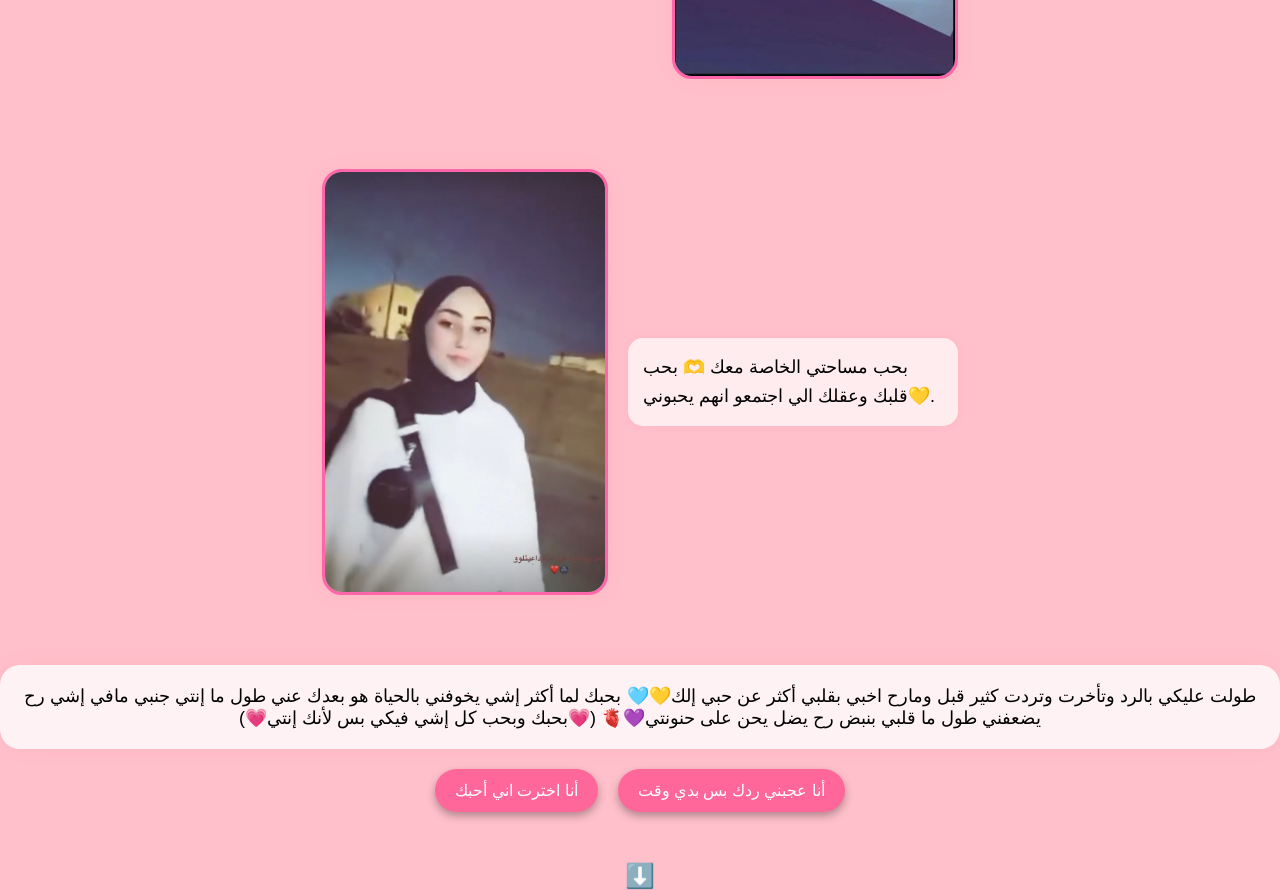
==== commit f51d70c9: "Update index.html" ====
--- a/index.html
+++ b/index.html
@@ -202,8 +202,8 @@
 
 <!-- زر الأغنية وزر الإيموجيات -->
 <div class="buttons">
-  <button id="musicBtn">🎵 تشغيل/إيقاف</button>
-  <button id="emojiBtn">💖 رش إيموجيات</button>
+  <button id="musicBtn">🎵 هاي الاغنية بتذكرني فيكي</button>
+  <button id="emojiBtn">💖 كبسي وغيري جو </button>
 </div>
 
 <audio id="song" src="Somewhere Only We Know.mp3"></audio>
@@ -275,3 +275,4 @@
 
 
 
+
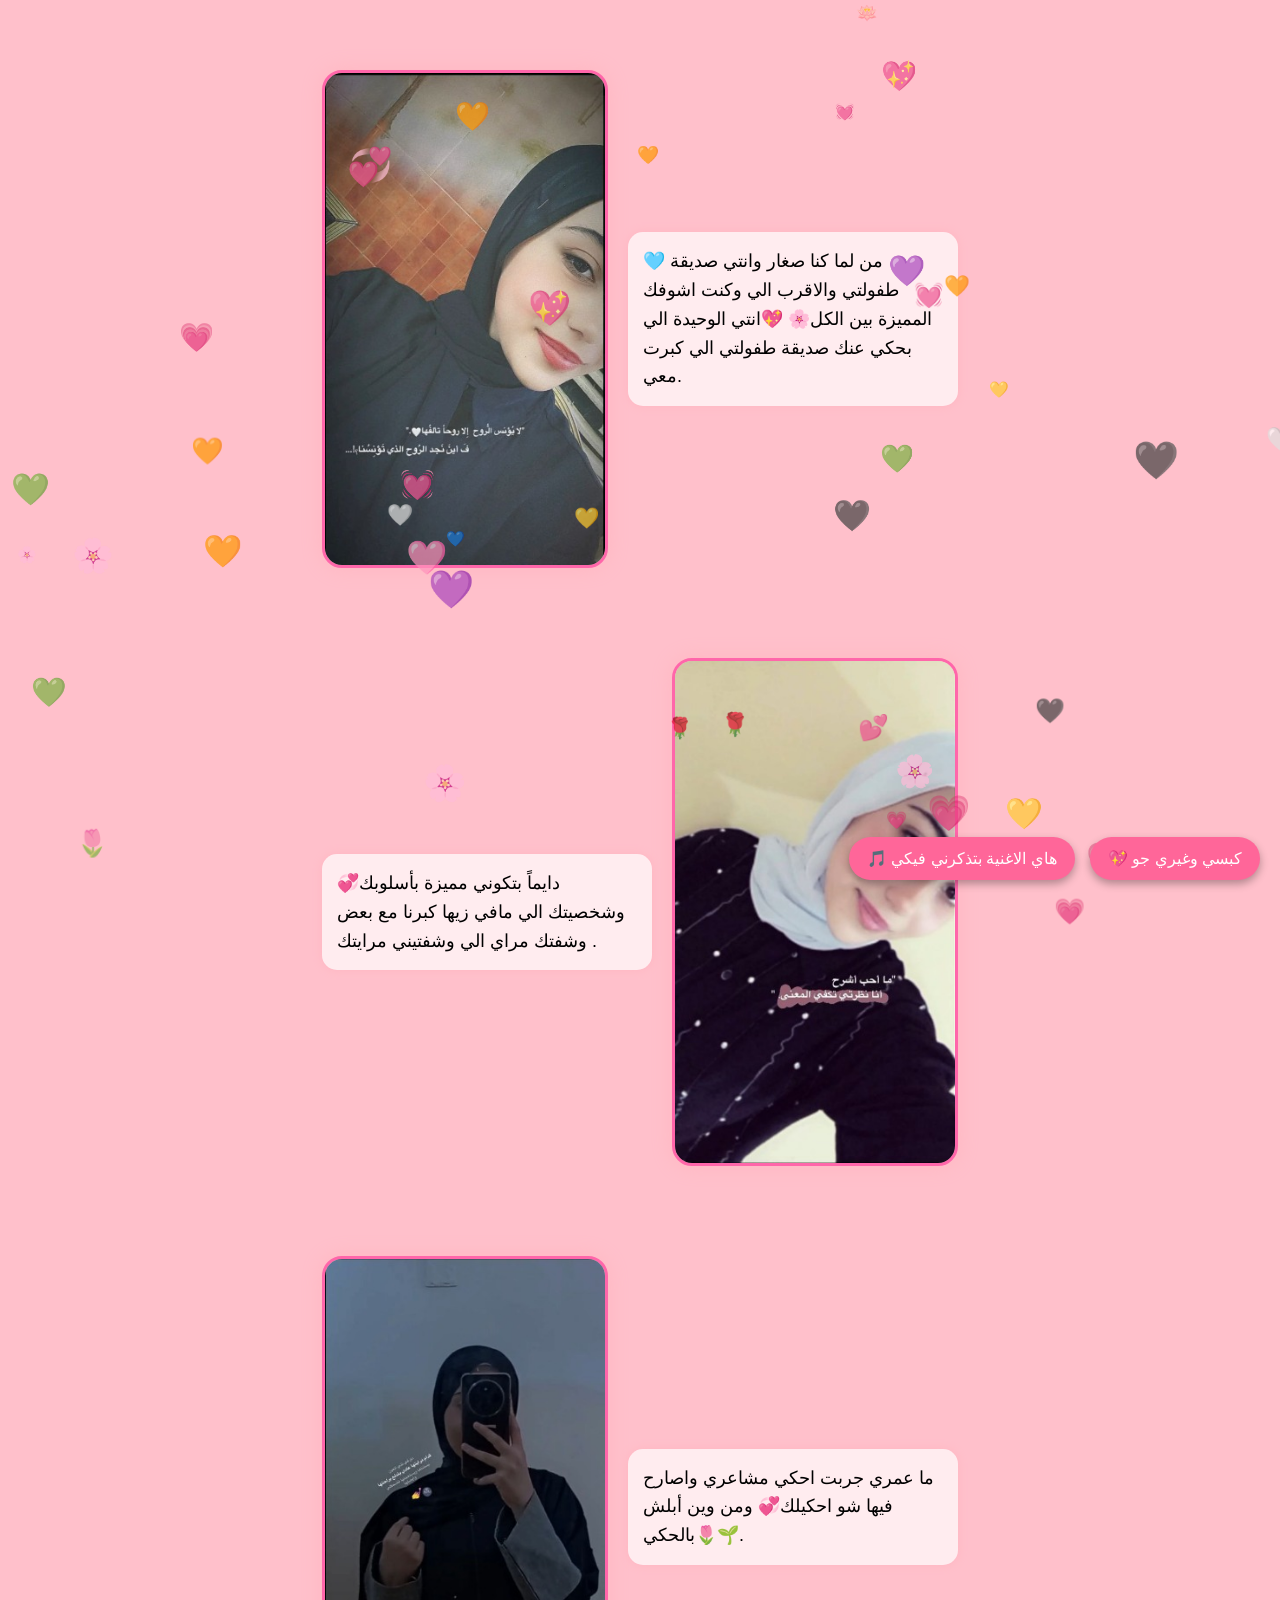
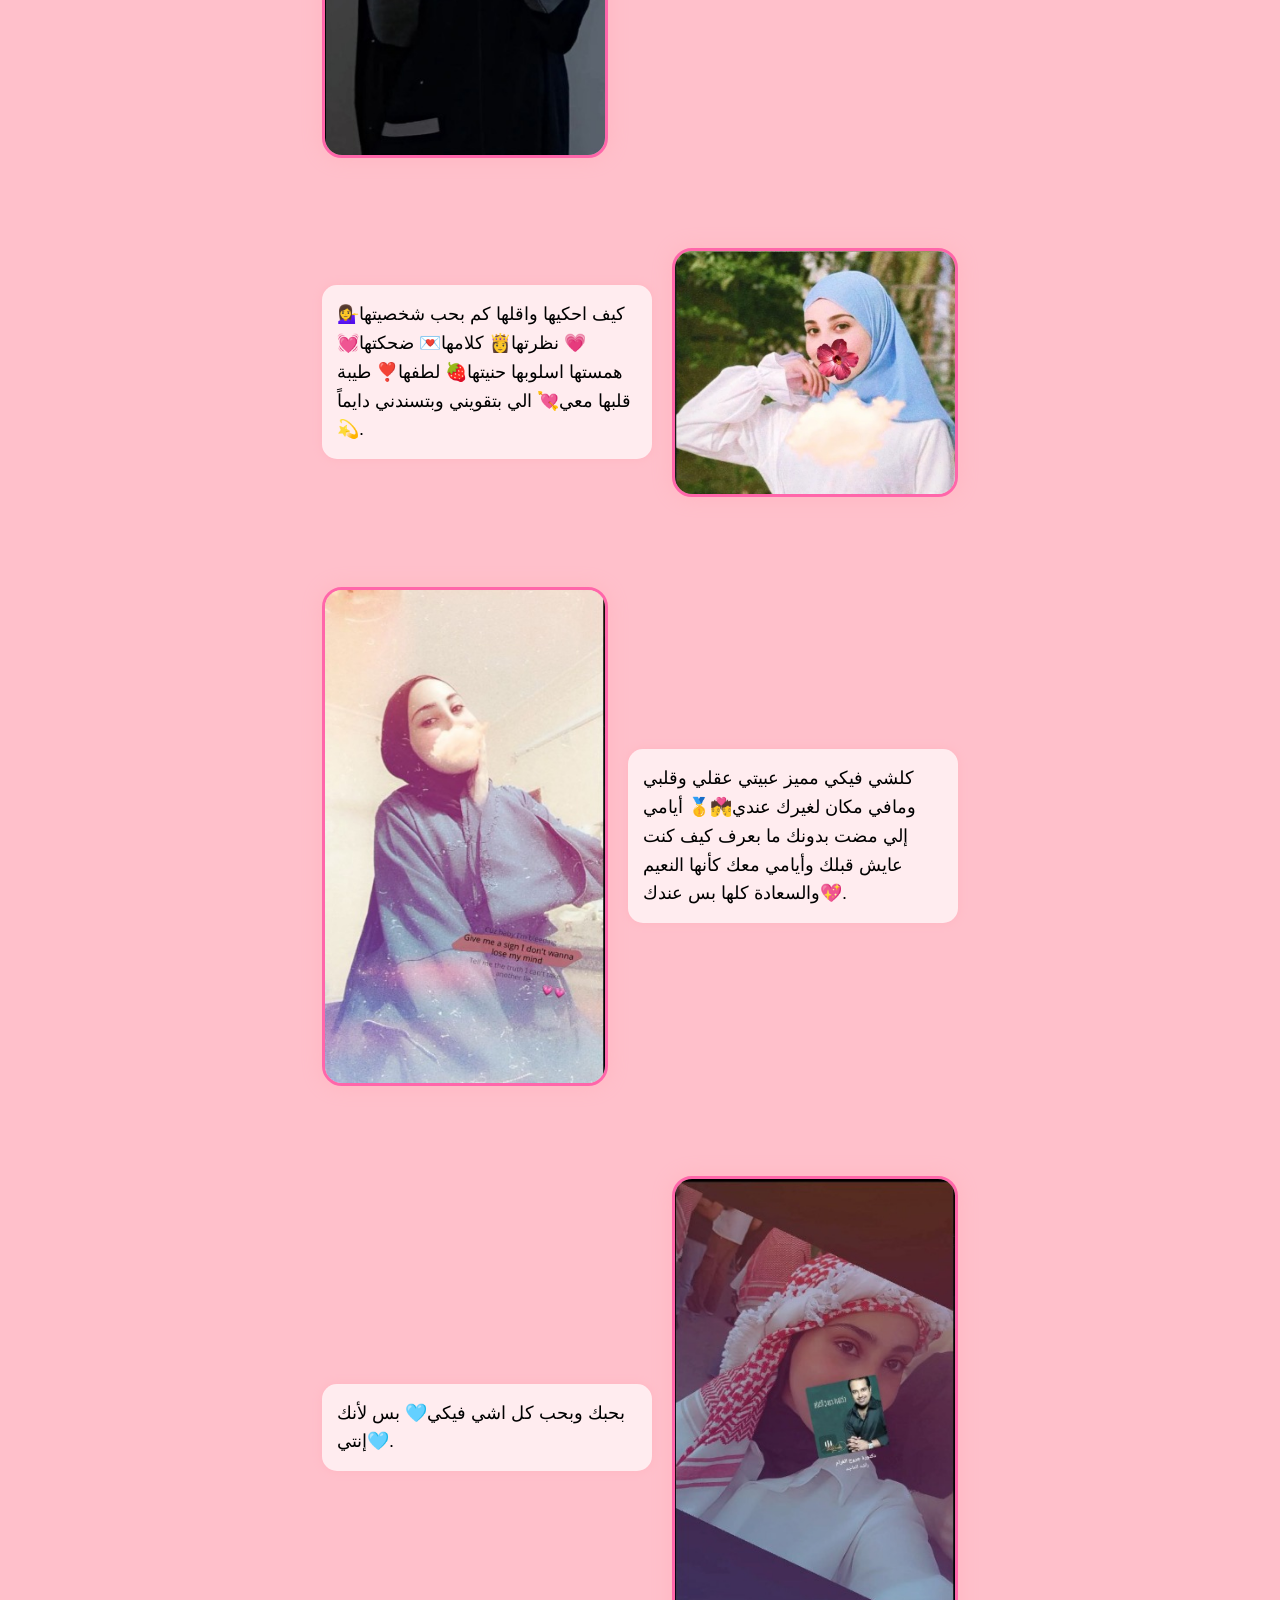
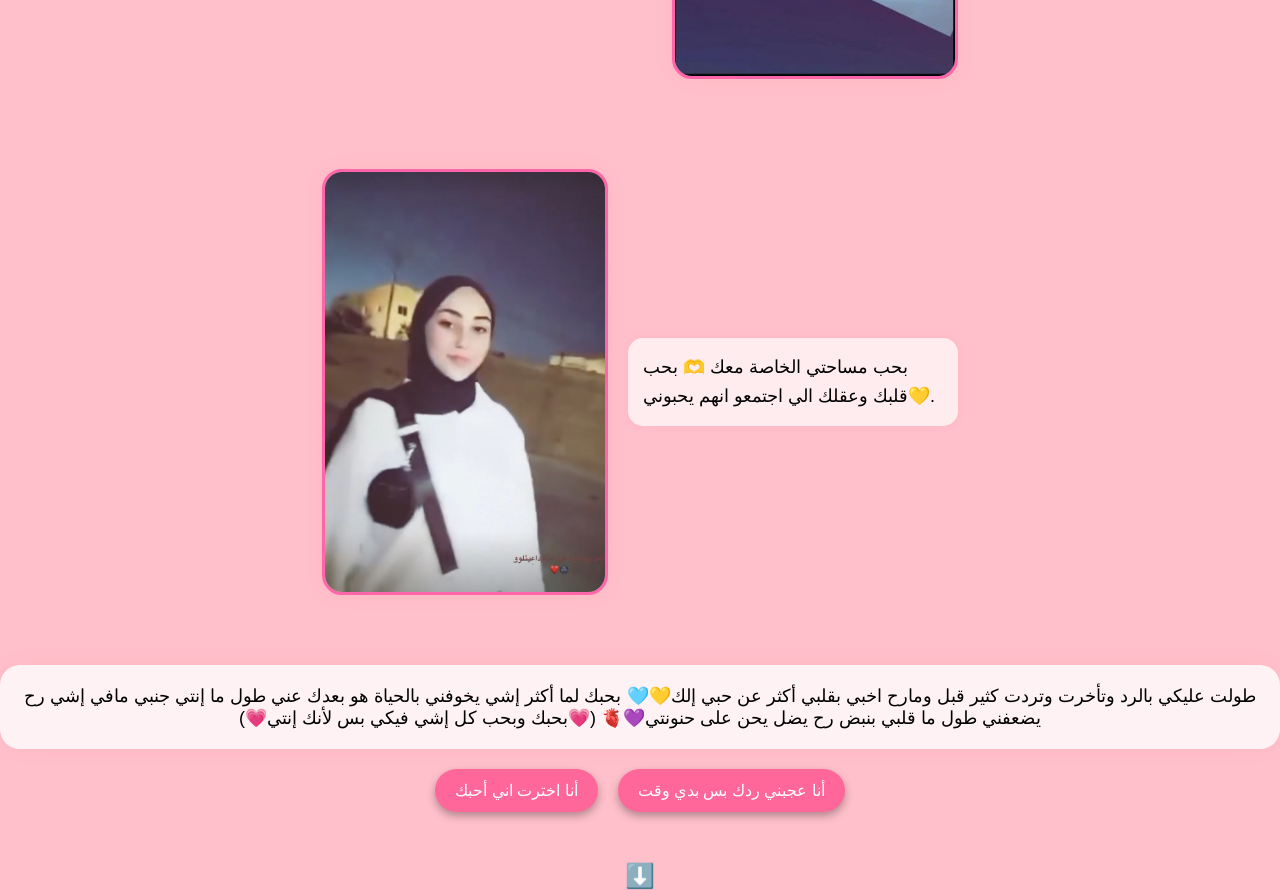
==== commit fc17a499: "Update index.html" ====
--- a/index.html
+++ b/index.html
@@ -2,7 +2,7 @@
 <html lang="ar">
 <head>
 <meta charset="UTF-8">
-<title>💗🌸(أول هدية لأول وأخر حب بحياتي)🌸💗</title>
+<title>💗🌸(أول هدية لأول حب بحياتي)🌸💗</title>
 <style>
 body {
   margin: 0;
@@ -276,3 +276,4 @@
 
 
 
+
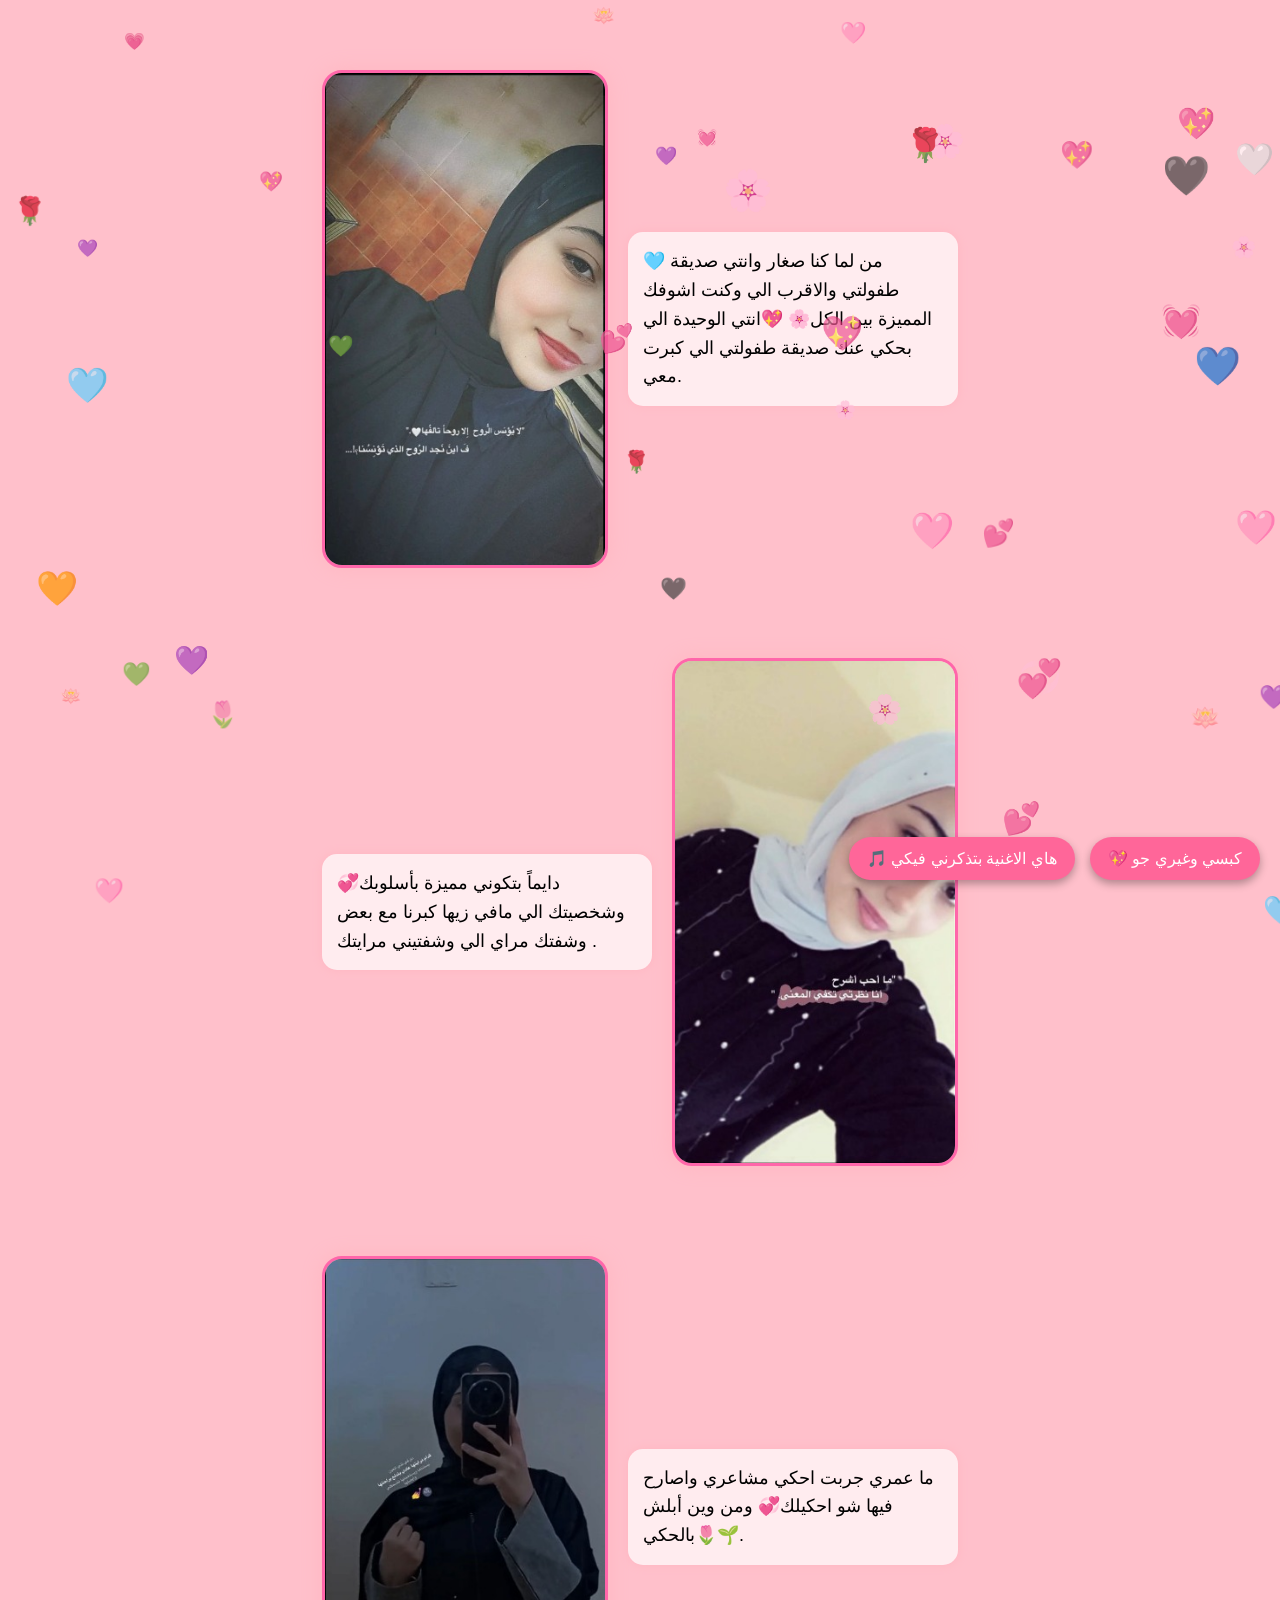
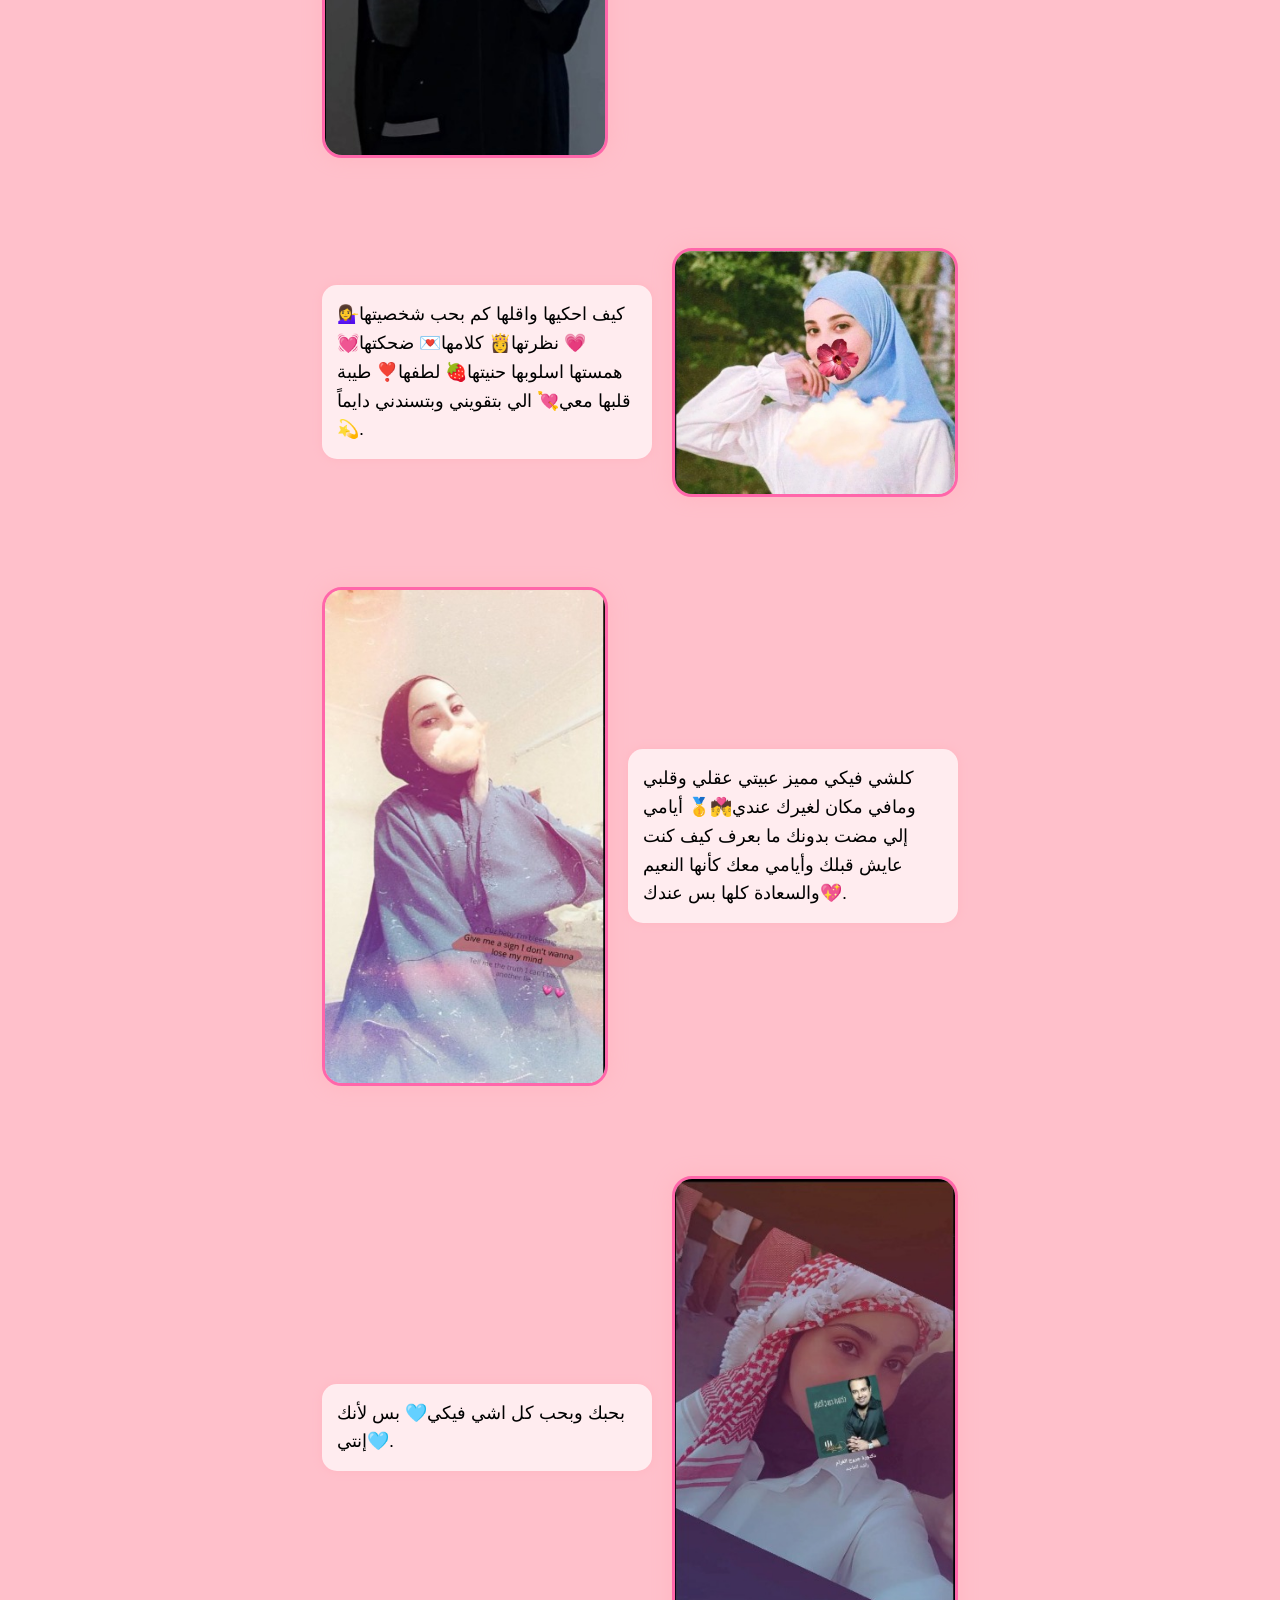
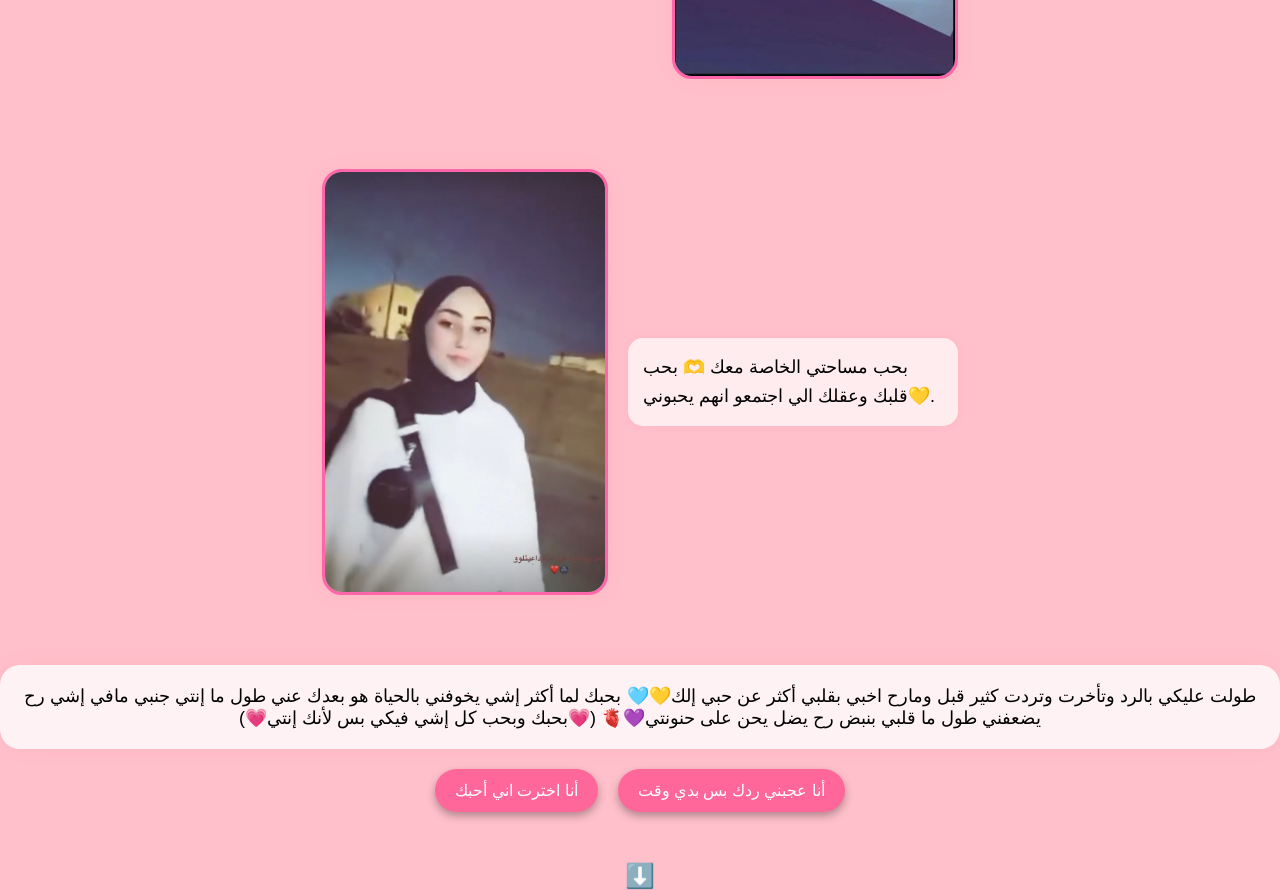
==== commit 0d763bc5: "Update index.html" ====
--- a/index.html
+++ b/index.html
@@ -2,7 +2,7 @@
 <html lang="ar">
 <head>
 <meta charset="UTF-8">
-<title>💗🌸(أول هدية لأول حب بحياتي)🌸💗</title>
+<title>💗🌸(أول هدية لأول وأخر حب بحياتي)🌸💗</title>
 <style>
 body {
   margin: 0;
@@ -277,3 +277,4 @@
 
 
 
+
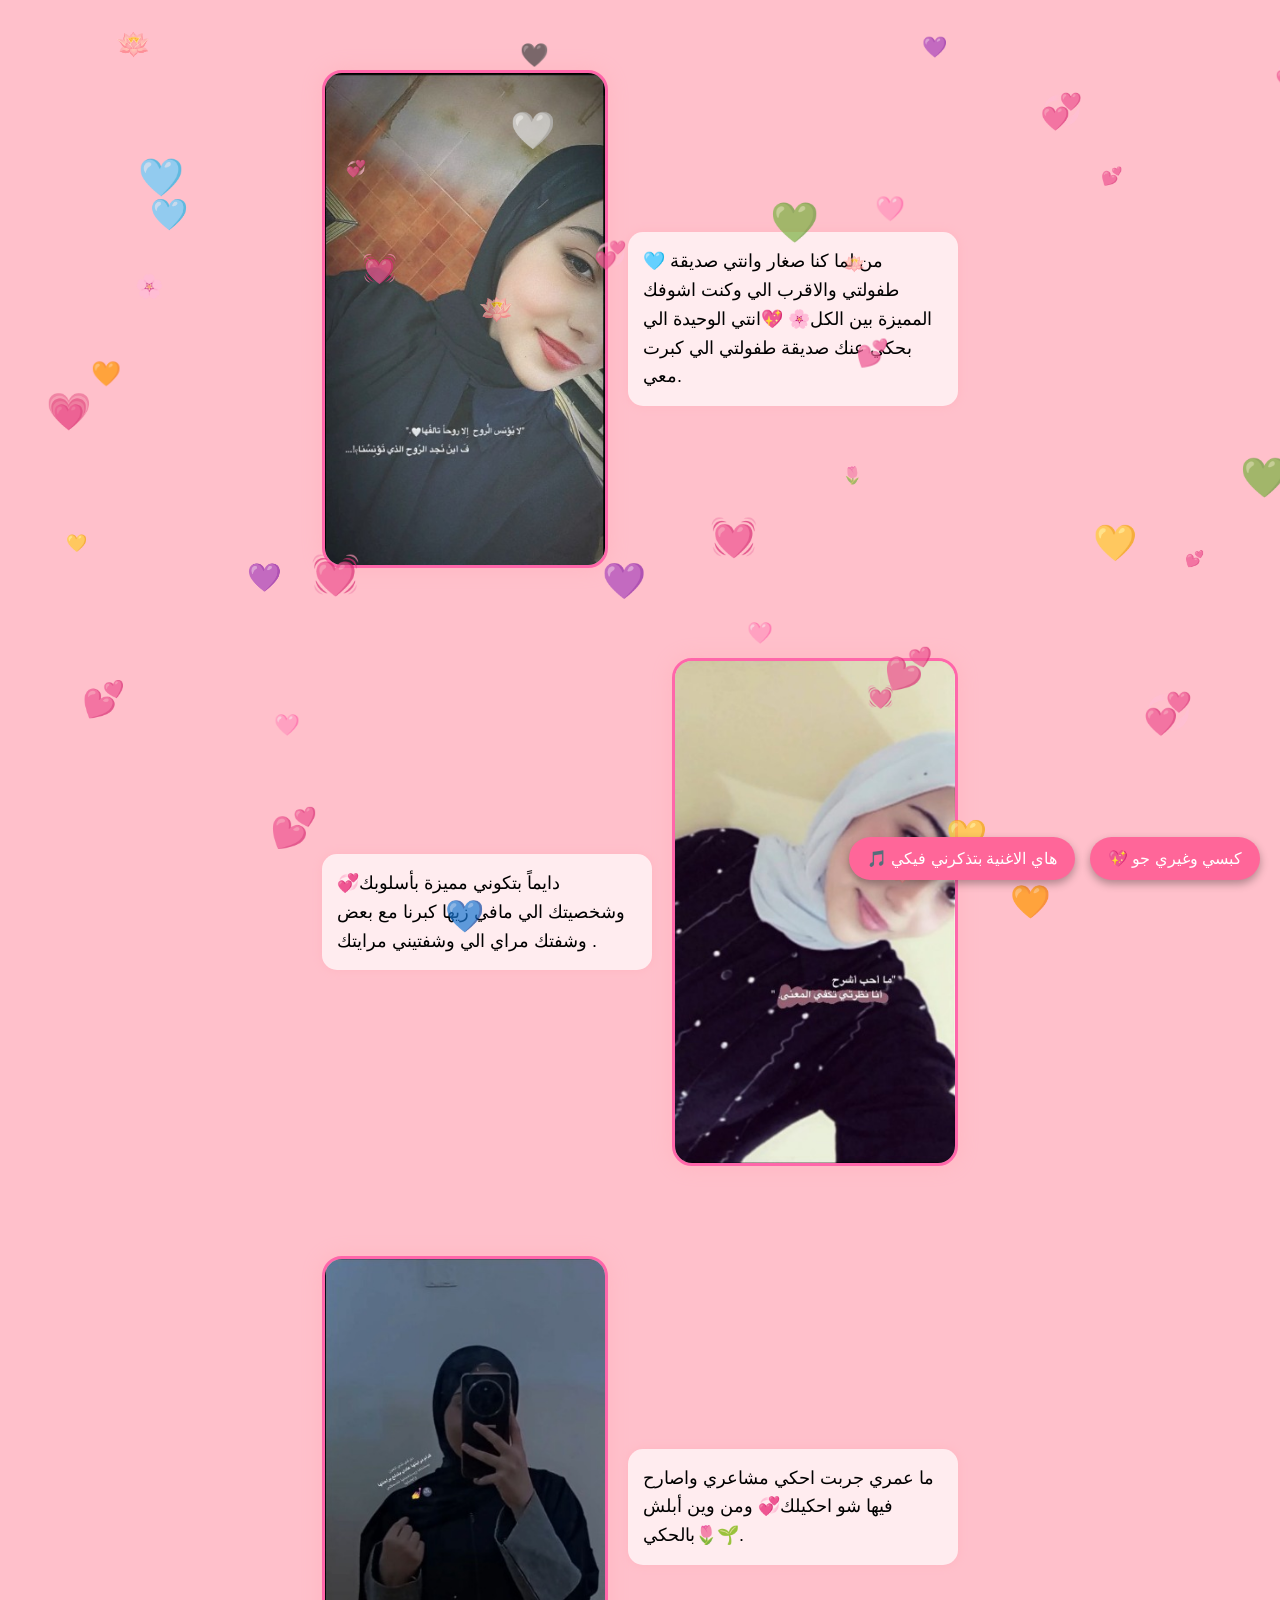
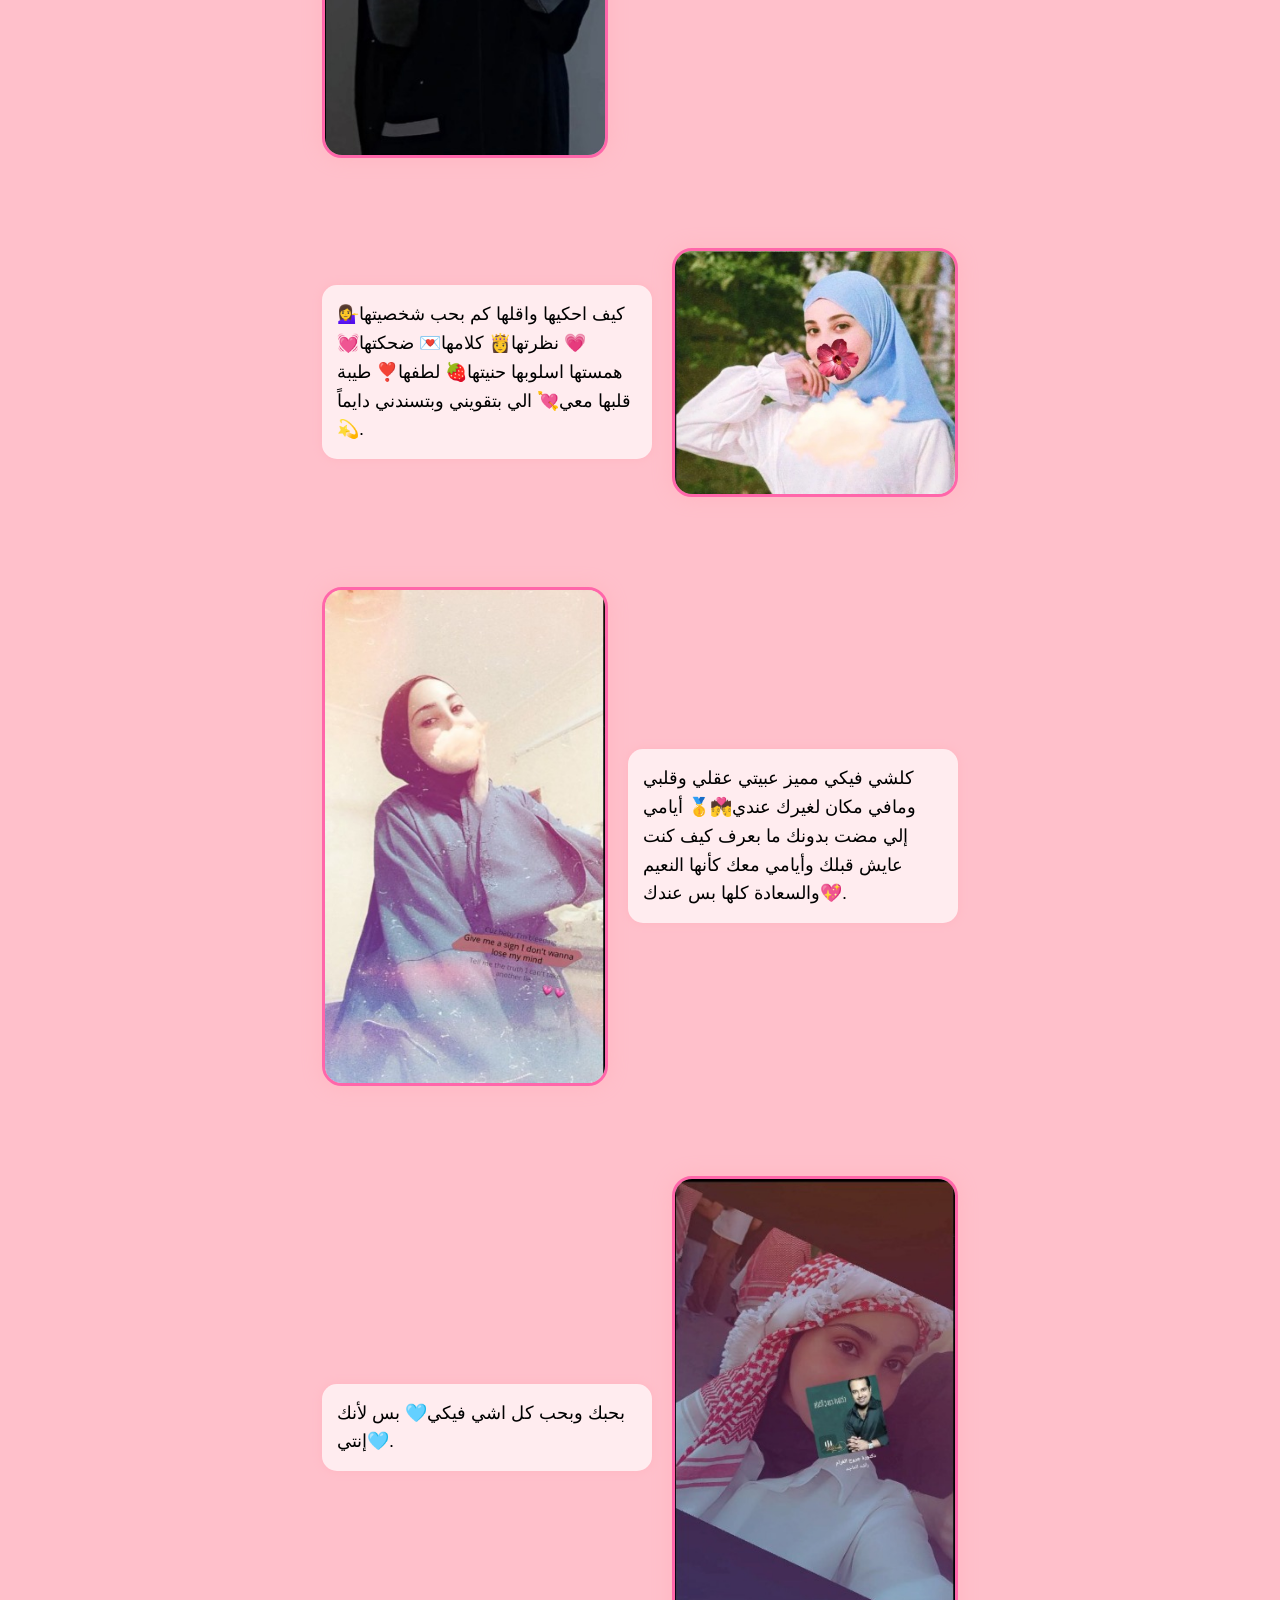
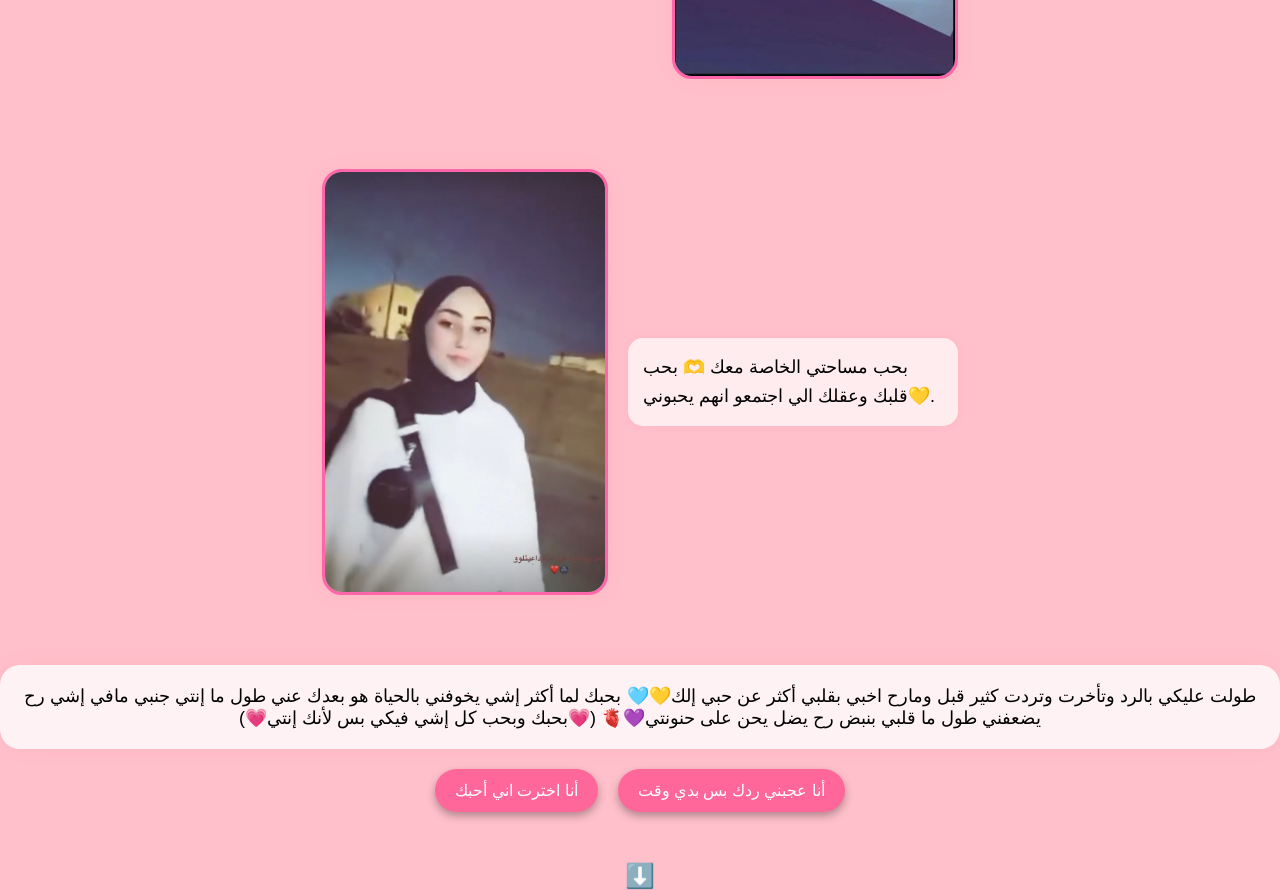
==== commit a099e621: "Update index.html" ====
--- a/index.html
+++ b/index.html
@@ -1,5 +1,5 @@
 <!DOCTYPE html>
-<html lang="ar">
+<html lang="ar"> 
 <head>
 <meta charset="UTF-8">
 <title>💗🌸(أول هدية لأول وأخر حب بحياتي)🌸💗</title>
